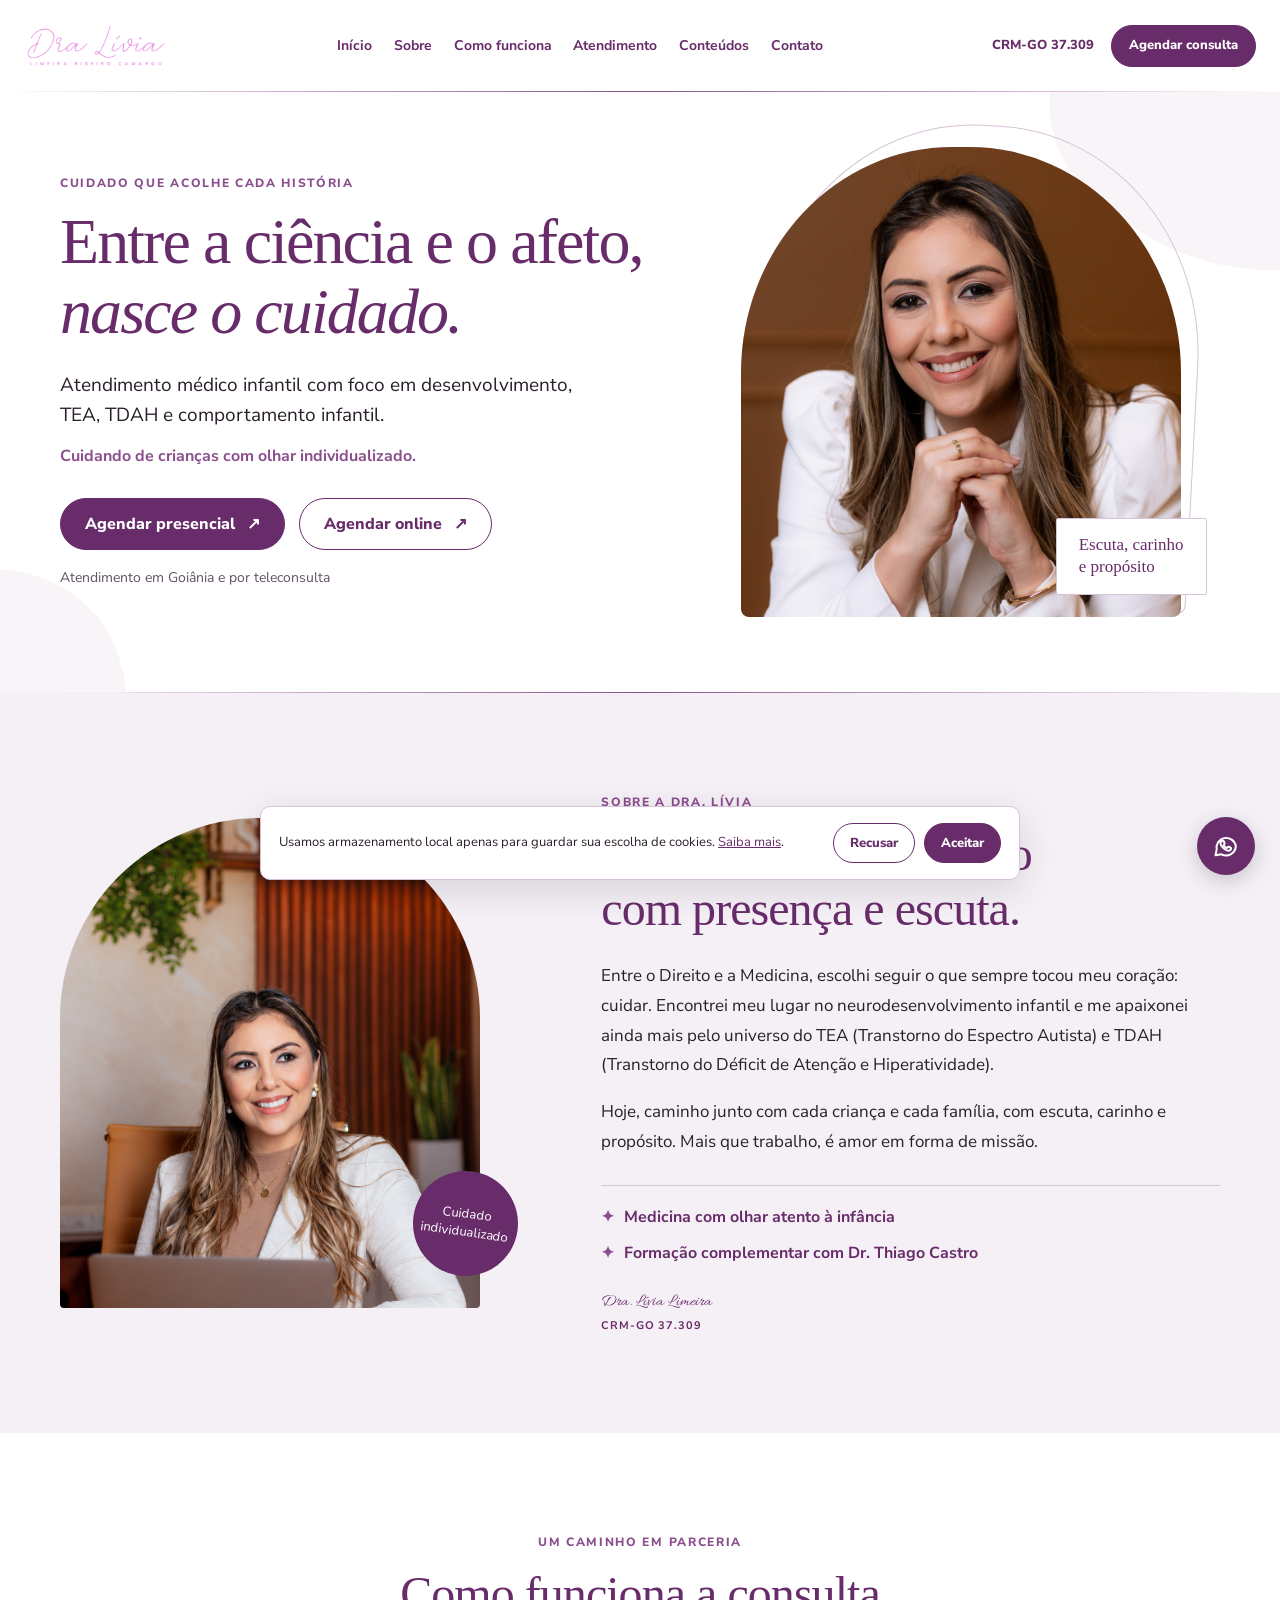
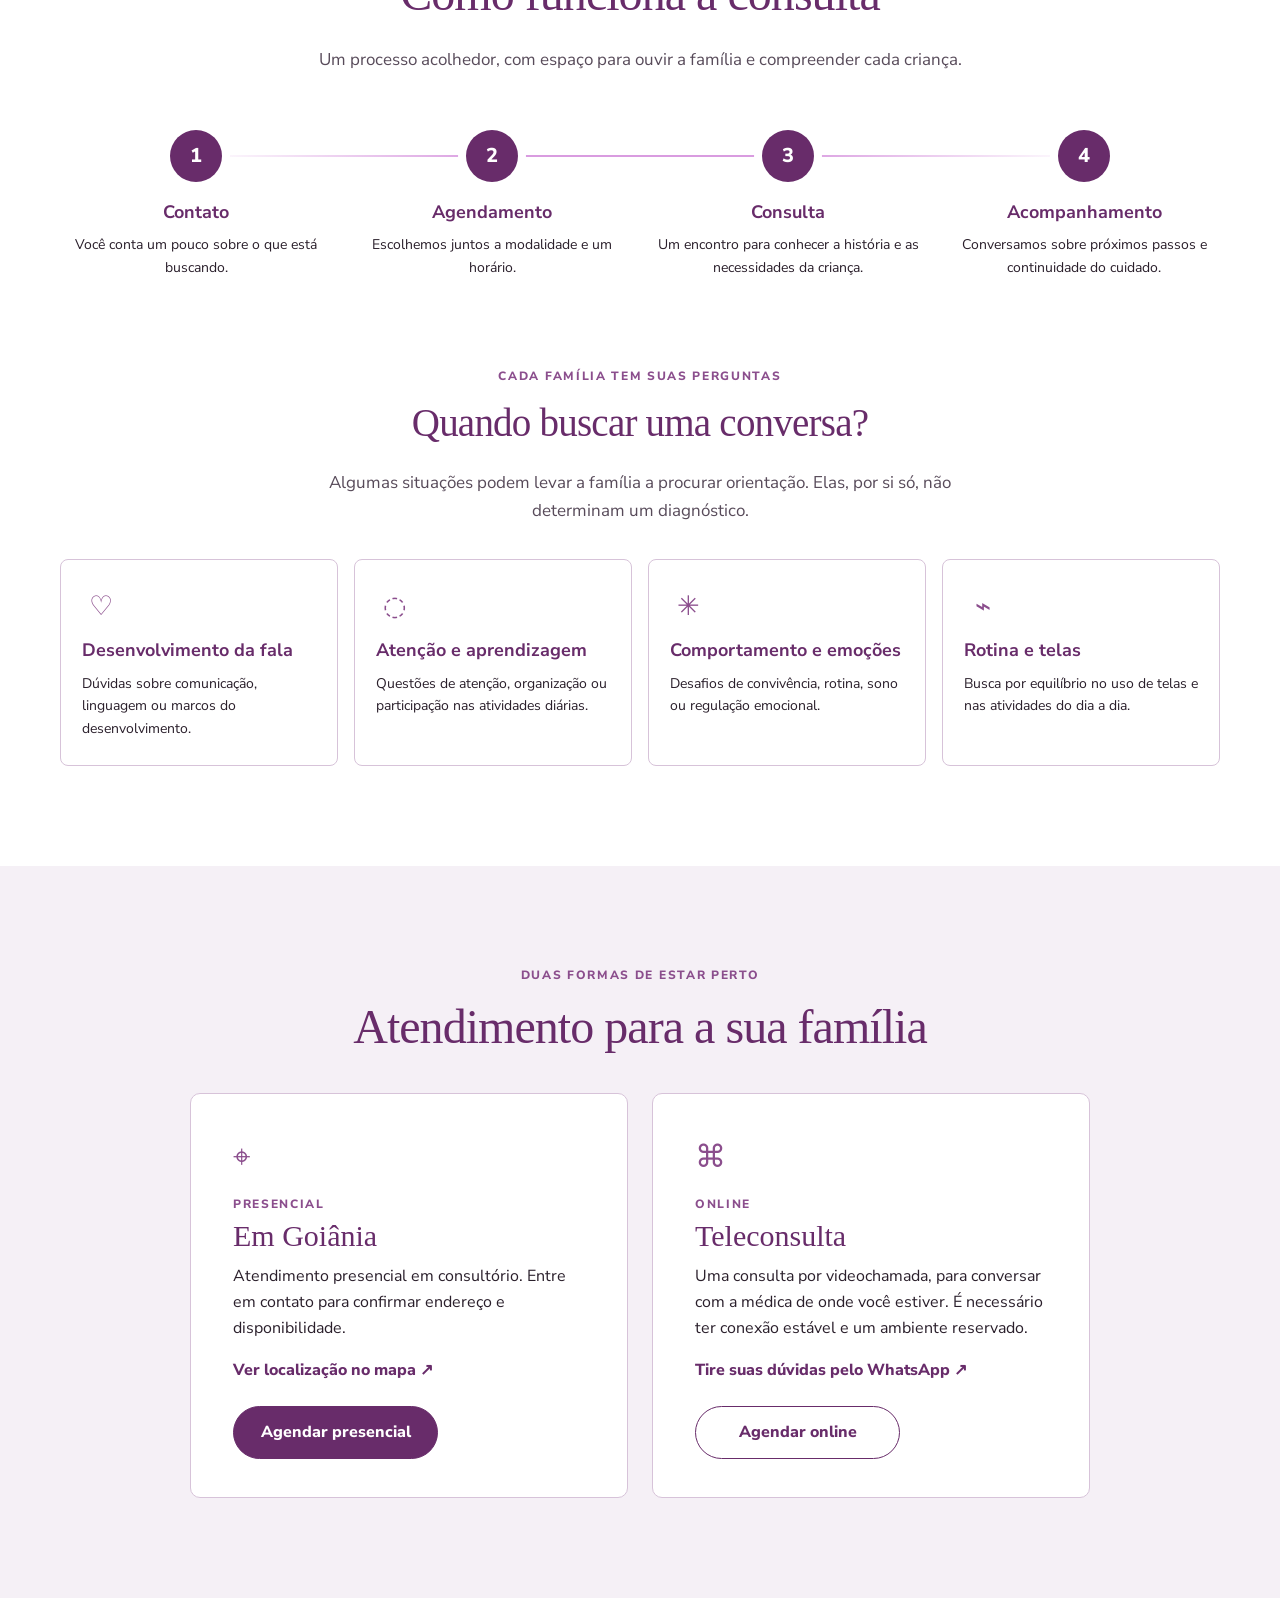
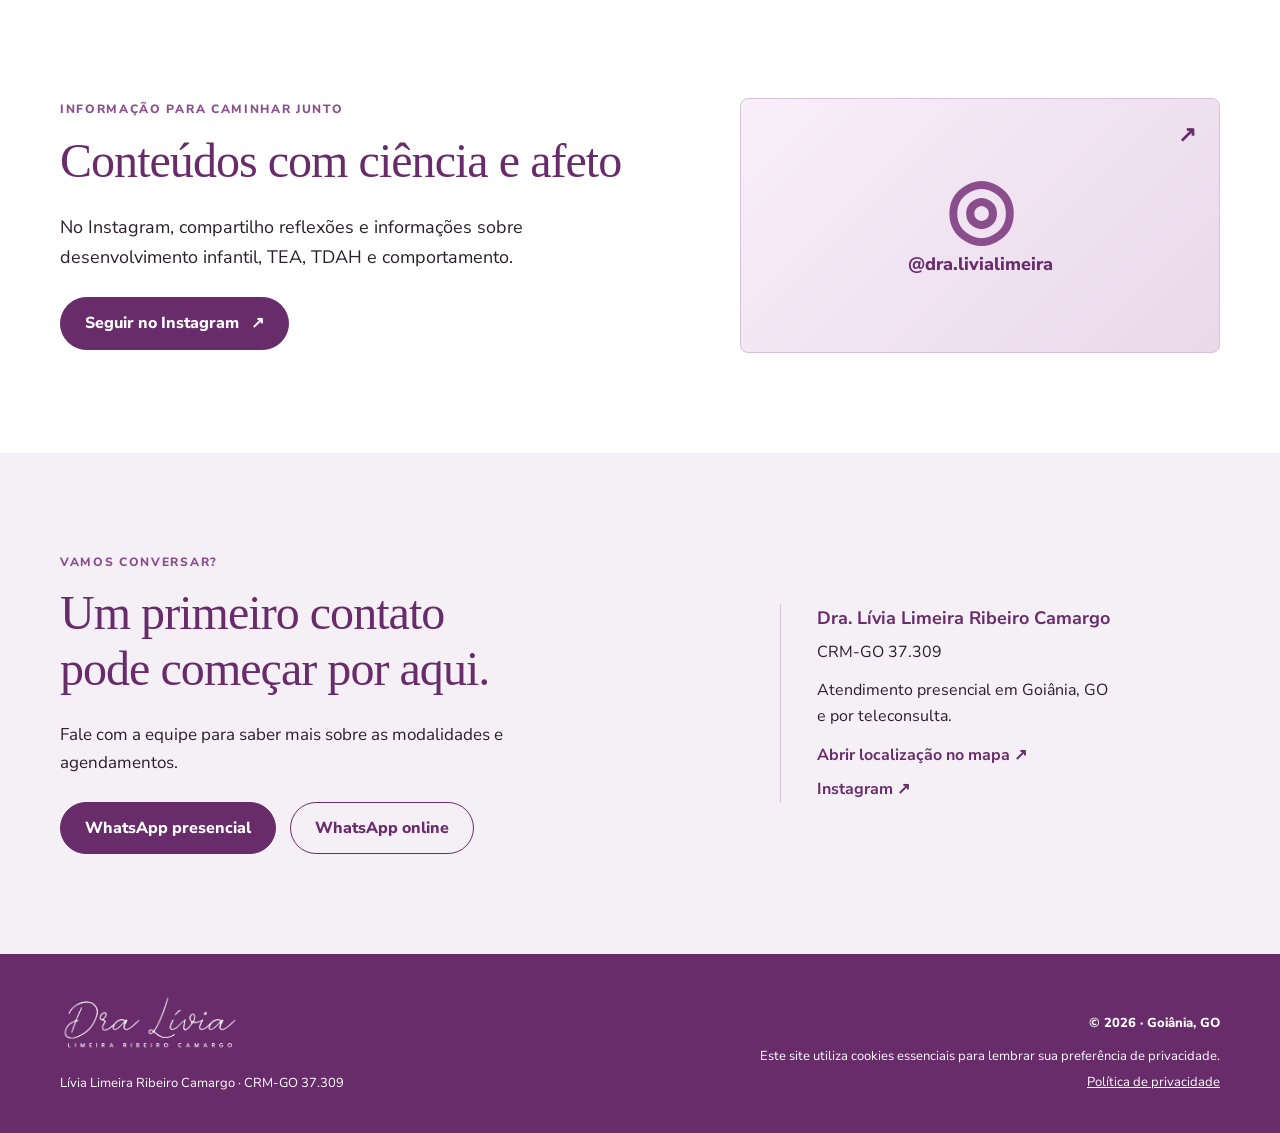
==== index.html @ c057d306 "Initial Commit" ====
<!doctype html>
<html lang="pt-BR">
<head>
  <meta charset="utf-8">
  <meta name="viewport" content="width=device-width, initial-scale=1">
  <meta name="theme-color" content="#682C6A">
  <title>Dra. Lívia Limeira | Médica – Desenvolvimento Infantil, TEA e TDAH | Goiânia</title>
  <meta name="description" content="Atendimento médico infantil com foco em desenvolvimento, TEA, TDAH e comportamento. Presencial em Goiânia e por teleconsulta.">
  <meta property="og:type" content="website">
  <meta property="og:title" content="Dra. Lívia Limeira | Desenvolvimento Infantil">
  <meta property="og:description" content="Entre a ciência e o afeto, nasce o cuidado. Atendimento presencial em Goiânia e online.">
  <meta property="og:image" content="https://dralivialimeira.com.br/assets/site_foto_perfil.png">
  <meta property="og:url" content="https://dralivialimeira.com.br/">
  <link rel="icon" type="image/svg+xml" href="assets/favicon.svg">
  <link rel="preconnect" href="https://fonts.googleapis.com">
  <link rel="preconnect" href="https://fonts.gstatic.com" crossorigin>
  <link href="https://fonts.googleapis.com/css2?family=Allura&family=Nunito+Sans:wght@400;500;600;700;800&display=swap" rel="stylesheet">
  <link rel="stylesheet" href="styles.css">
  <script type="application/ld+json">
  {"@context":"https://schema.org","@type":"Physician","name":"Lívia Limeira Ribeiro Camargo","identifier":"CRM-GO 37.309","address":{"@type":"PostalAddress","addressLocality":"Goiânia","addressRegion":"GO","addressCountry":"BR"},"telephone":"+55 62 99204-0000","sameAs":["https://www.instagram.com/dra.livialimeira/"]}
  </script>
</head>
<body>
  <a class="skip-link" href="#conteudo">Pular para o conteúdo</a>
  <header class="site-header">
    <div class="header-inner">
      <a class="brand" href="#inicio" aria-label="Dra. Lívia Limeira, início"><img src="assets/site_logo.png" alt="Dra. Lívia Limeira Ribeiro Camargo"></a>
      <nav class="main-nav" aria-label="Navegação principal">
        <a href="#inicio">Início</a><a href="#sobre">Sobre</a><a href="#como-funciona">Como funciona</a><a href="#atendimento">Atendimento</a><a href="#conteudos">Conteúdos</a><a href="#contato">Contato</a>
      </nav>
      <div class="header-actions"><span class="crm">CRM-GO 37.309</span><a class="button button-small" href="#atendimento">Agendar consulta</a></div>
    </div>
  </header>

  <main id="conteudo">
    <section class="mobile-card" aria-label="Links principais">
      <div class="mobile-photo"><img src="assets/site_foto_perfil.png" alt="Dra. Lívia Limeira"></div>
      <button class="share-button" type="button" aria-label="Compartilhar esta página" title="Compartilhar"><svg viewBox="0 0 24 24" aria-hidden="true"><path d="M12 16V3m0 0L7 8m5-5 5 5M5 13v7h14v-7"/></svg></button>
      <div class="mobile-intro"><img class="mobile-logo" src="assets/site_logo.png" alt="Dra. Lívia Limeira Ribeiro Camargo"><p class="mobile-crm">CRM-GO 37.309</p><p>Cuidando de crianças com olhar individualizado. Como posso te ajudar hoje?</p></div>
      <div class="mobile-links">
        <a class="button mobile-primary" data-whatsapp="presencial" href="https://wa.me/5562992585585?text=Ol%C3%A1!%20Gostaria%20de%20agendar%20uma%20consulta%20presencial%20com%20a%20Dra.%20L%C3%ADvia." target="_blank" rel="noopener">Agendar consulta presencial</a>
        <a class="button mobile-secondary" data-whatsapp="online" href="https://wa.me/5562992040000?text=Ol%C3%A1!%20Gostaria%20de%20agendar%20uma%20consulta%20online%20com%20a%20Dra.%20L%C3%ADvia." target="_blank" rel="noopener">Agendar consulta online</a>
        <a class="button mobile-secondary" href="https://www.instagram.com/dra.livialimeira/" target="_blank" rel="noopener">Instagram</a>
        <button class="button mobile-secondary mobile-modal-trigger" type="button" aria-haspopup="dialog">Como funciona a consulta</button>
        <a class="button mobile-secondary" href="https://maps.app.goo.gl/AR5w3i1jh9JKmHik7" target="_blank" rel="noopener">Localização</a>
      </div>
      <a class="instagram-mark" href="https://www.instagram.com/dra.livialimeira/" target="_blank" rel="noopener" aria-label="Instagram da Dra. Lívia"><svg viewBox="0 0 24 24" aria-hidden="true"><rect x="3" y="3" width="18" height="18" rx="5"/><circle cx="12" cy="12" r="4"/><circle class="dot" cx="18" cy="6" r="1"/></svg></a>
      <p class="mobile-foot">Lívia Limeira Ribeiro Camargo · CRM-GO 37.309<br>© 2026</p>
    </section>

    <section class="hero desktop-section" id="inicio">
      <div class="hero-inner wrap">
        <div class="hero-copy"><p class="eyebrow">Cuidado que acolhe cada história</p><h1>Entre a ciência e o afeto,<br><em>nasce o cuidado.</em></h1><p class="hero-lead">Atendimento médico infantil com foco em desenvolvimento, TEA, TDAH e comportamento infantil.</p><p class="hero-note">Cuidando de crianças com olhar individualizado.</p><div class="button-row"><a class="button" data-whatsapp="presencial" href="https://wa.me/5562992585585?text=Ol%C3%A1!%20Gostaria%20de%20agendar%20uma%20consulta%20presencial%20com%20a%20Dra.%20L%C3%ADvia." target="_blank" rel="noopener">Agendar presencial <span aria-hidden="true">↗</span></a><a class="button button-outline" data-whatsapp="online" href="https://wa.me/5562992040000?text=Ol%C3%A1!%20Gostaria%20de%20agendar%20uma%20consulta%20online%20com%20a%20Dra.%20L%C3%ADvia." target="_blank" rel="noopener">Agendar online <span aria-hidden="true">↗</span></a></div><p class="hero-location">Atendimento em Goiânia e por teleconsulta</p></div>
        <div class="hero-portrait"><span class="portrait-orbit"></span><img src="assets/site_foto_perfil.png" alt="Dra. Lívia Limeira, médica" fetchpriority="high"><span class="portrait-caption">Escuta, carinho<br>e propósito</span></div>
      </div>
      <div class="hero-divider" aria-hidden="true"></div>
    </section>

    <section class="about section-pad" id="sobre"><div class="wrap about-grid"><div class="about-image"><img src="assets/site_foto_consultorio.png" alt="Ambiente de atendimento da Dra. Lívia" loading="lazy"><span class="image-stamp">Cuidado<br>individualizado</span></div><div class="about-copy"><p class="eyebrow">Sobre a Dra. Lívia</p><h2>Um cuidado construído<br>com presença e escuta.</h2><p>Entre o Direito e a Medicina, escolhi seguir o que sempre tocou meu coração: cuidar. Encontrei meu lugar no neurodesenvolvimento infantil e me apaixonei ainda mais pelo universo do TEA (Transtorno do Espectro Autista) e TDAH (Transtorno do Déficit de Atenção e Hiperatividade).</p><p>Hoje, caminho junto com cada criança e cada família, com escuta, carinho e propósito. Mais que trabalho, é amor em forma de missão.</p><div class="credentials"><span>Medicina com olhar atento à infância</span><span>Formação complementar com Dr. Thiago Castro</span></div><p class="about-sign">Dra. Lívia Limeira <small>CRM-GO 37.309</small></p></div></div></section>

    <section class="process section-pad" id="como-funciona"><div class="wrap"><div class="section-heading"><p class="eyebrow">Um caminho em parceria</p><h2>Como funciona a consulta</h2><p>Um processo acolhedor, com espaço para ouvir a família e compreender cada criança.</p></div><ol class="steps"><li><span>1</span><h3>Contato</h3><p>Você conta um pouco sobre o que está buscando.</p></li><li><span>2</span><h3>Agendamento</h3><p>Escolhemos juntos a modalidade e um horário.</p></li><li><span>3</span><h3>Consulta</h3><p>Um encontro para conhecer a história e as necessidades da criança.</p></li><li><span>4</span><h3>Acompanhamento</h3><p>Conversamos sobre próximos passos e continuidade do cuidado.</p></li></ol>
      <div class="signals-heading"><p class="eyebrow">Cada família tem suas perguntas</p><h2>Quando buscar uma conversa?</h2><p>Algumas situações podem levar a família a procurar orientação. Elas, por si só, não determinam um diagnóstico.</p></div>
      <div class="signal-grid"><article class="signal-card"><span class="line-icon" aria-hidden="true">♡</span><h3>Desenvolvimento da fala</h3><p>Dúvidas sobre comunicação, linguagem ou marcos do desenvolvimento.</p></article><article class="signal-card"><span class="line-icon" aria-hidden="true">◌</span><h3>Atenção e aprendizagem</h3><p>Questões de atenção, organização ou participação nas atividades diárias.</p></article><article class="signal-card"><span class="line-icon" aria-hidden="true">✳</span><h3>Comportamento e emoções</h3><p>Desafios de convivência, rotina, sono ou regulação emocional.</p></article><article class="signal-card"><span class="line-icon" aria-hidden="true">⌁</span><h3>Rotina e telas</h3><p>Busca por equilíbrio no uso de telas e nas atividades do dia a dia.</p></article></div>
    </div></section>

    <section class="care section-pad" id="atendimento"><div class="wrap"><div class="section-heading"><p class="eyebrow">Duas formas de estar perto</p><h2>Atendimento para a sua família</h2></div><div class="care-grid"><article class="care-card"><div class="care-icon" aria-hidden="true">⌖</div><p class="eyebrow">Presencial</p><h3>Em Goiânia</h3><p>Atendimento presencial em consultório. Entre em contato para confirmar endereço e disponibilidade.</p><a class="text-link" href="https://maps.app.goo.gl/AR5w3i1jh9JKmHik7" target="_blank" rel="noopener">Ver localização no mapa <span aria-hidden="true">↗</span></a><a class="button" data-whatsapp="presencial" href="https://wa.me/5562992585585?text=Ol%C3%A1!%20Gostaria%20de%20agendar%20uma%20consulta%20presencial%20com%20a%20Dra.%20L%C3%ADvia." target="_blank" rel="noopener">Agendar presencial</a></article><article class="care-card"><div class="care-icon" aria-hidden="true">⌘</div><p class="eyebrow">Online</p><h3>Teleconsulta</h3><p>Uma consulta por videochamada, para conversar com a médica de onde você estiver. É necessário ter conexão estável e um ambiente reservado.</p><a class="text-link" href="https://wa.me/5562992040000?text=Ol%C3%A1!%20Gostaria%20de%20agendar%20uma%20consulta%20online%20com%20a%20Dra.%20L%C3%ADvia." target="_blank" rel="noopener">Tire suas dúvidas pelo WhatsApp <span aria-hidden="true">↗</span></a><a class="button button-outline" data-whatsapp="online" href="https://wa.me/5562992040000?text=Ol%C3%A1!%20Gostaria%20de%20agendar%20uma%20consulta%20online%20com%20a%20Dra.%20L%C3%ADvia." target="_blank" rel="noopener">Agendar online</a></article></div></div></section>

    <section class="content-section section-pad" id="conteudos"><div class="wrap content-grid"><div><p class="eyebrow">Informação para caminhar junto</p><h2>Conteúdos com ciência e afeto</h2><p>No Instagram, compartilho reflexões e informações sobre desenvolvimento infantil, TEA, TDAH e comportamento.</p><a class="button" href="https://www.instagram.com/dra.livialimeira/" target="_blank" rel="noopener">Seguir no Instagram <span aria-hidden="true">↗</span></a></div><a class="instagram-feature" href="https://www.instagram.com/dra.livialimeira/" target="_blank" rel="noopener"><span class="ig-large" aria-hidden="true">◎</span><span>@dra.livialimeira</span><span class="feature-arrow" aria-hidden="true">↗</span></a></div></section>

    <section class="contact section-pad" id="contato"><div class="wrap contact-grid"><div><p class="eyebrow">Vamos conversar?</p><h2>Um primeiro contato<br>pode começar por aqui.</h2><p>Fale com a equipe para saber mais sobre as modalidades e agendamentos.</p><div class="button-row"><a class="button" data-whatsapp="presencial" href="https://wa.me/5562992585585?text=Ol%C3%A1!%20Gostaria%20de%20agendar%20uma%20consulta%20presencial%20com%20a%20Dra.%20L%C3%ADvia." target="_blank" rel="noopener">WhatsApp presencial</a><a class="button button-outline" data-whatsapp="online" href="https://wa.me/5562992040000?text=Ol%C3%A1!%20Gostaria%20de%20agendar%20uma%20consulta%20online%20com%20a%20Dra.%20L%C3%ADvia." target="_blank" rel="noopener">WhatsApp online</a></div></div><div class="contact-details"><h3>Dra. Lívia Limeira Ribeiro Camargo</h3><p>CRM-GO 37.309</p><p>Atendimento presencial em Goiânia, GO<br>e por teleconsulta.</p><a href="https://maps.app.goo.gl/AR5w3i1jh9JKmHik7" target="_blank" rel="noopener">Abrir localização no mapa ↗</a><a href="https://www.instagram.com/dra.livialimeira/" target="_blank" rel="noopener">Instagram ↗</a></div></div></section>
  </main>

  <footer class="site-footer"><div class="wrap footer-inner"><div><img class="footer-logo" src="assets/site_logo.png" alt="Dra. Lívia Limeira Ribeiro Camargo"><p>Lívia Limeira Ribeiro Camargo · CRM-GO 37.309</p></div><div class="footer-meta"><p>© 2026 · Goiânia, GO</p><p>Este site utiliza cookies essenciais para lembrar sua preferência de privacidade.</p><a href="privacidade.html">Política de privacidade</a></div></div></footer>
  <a class="floating-whatsapp" data-whatsapp="online" href="https://wa.me/5562992040000?text=Ol%C3%A1!%20Gostaria%20de%20agendar%20uma%20consulta%20online%20com%20a%20Dra.%20L%C3%ADvia." target="_blank" rel="noopener" aria-label="Agendar consulta online pelo WhatsApp"><svg viewBox="0 0 24 24" aria-hidden="true"><path d="M20.4 11.8a8.3 8.3 0 0 1-12.3 7.3L3 20l1-4.9a8.3 8.3 0 1 1 16.4-3.3Z"/><path d="M8.2 8.1c.3-.7.6-.7 1-.7h.4c.2 0 .4.1.5.4l.7 1.7c.1.3.1.5-.1.7l-.5.6c-.2.2-.2.4 0 .7.5.9 1.2 1.6 2.1 2.1.3.2.5.2.7 0l.7-.8c.2-.2.4-.3.7-.2l1.6.8c.3.1.4.3.4.5 0 .4-.2 1.1-.7 1.5-.5.5-1.2.7-2 .6-1-.1-2.5-.8-4-2.2-1.6-1.5-2.4-3.2-2.5-4.2-.1-.7.1-1.3.5-1.8Z"/></svg></a>
  <aside class="cookie-banner" aria-label="Preferências de cookies" hidden><p>Usamos armazenamento local apenas para guardar sua escolha de cookies. <a href="privacidade.html">Saiba mais</a>.</p><div><button type="button" data-cookie-choice="rejected">Recusar</button><button type="button" data-cookie-choice="accepted">Aceitar</button></div></aside>
  <dialog class="consult-dialog" aria-labelledby="consult-dialog-title"><button class="dialog-close" type="button" aria-label="Fechar">×</button><p class="eyebrow">Um caminho em parceria</p><h2 id="consult-dialog-title">Como funciona a consulta</h2><p>O primeiro contato ajuda a entender o que sua família procura e a escolher a modalidade e o horário. Na consulta, conversamos sobre a história e as necessidades da criança. Depois, alinhamos os próximos passos do cuidado.</p><a class="button" data-whatsapp="online" href="https://wa.me/5562992040000?text=Ol%C3%A1!%20Gostaria%20de%20agendar%20uma%20consulta%20online%20com%20a%20Dra.%20L%C3%ADvia." target="_blank" rel="noopener">Conversar sobre agendamento</a></dialog>
  <div class="toast" role="status" aria-live="polite"></div>
  <script src="script.js" defer></script>
</body>
</html>
---- styles.css ----
:root{--ameixa:#682C6A;--roxo:#8B4E8D;--orquidea:#D99CE0;--lilas:#D7C3D9;--lavanda:#F5F0F6;--texto:#2A1F2B;--branco:#fff;--serif:Georgia,'Times New Roman',serif;--sans:'Nunito Sans',Arial,sans-serif}*{box-sizing:border-box}html{scroll-behavior:smooth;scroll-padding-top:100px}body{margin:0;color:var(--texto);font-family:var(--sans);font-size:16px;line-height:1.65;background:var(--branco)}a{color:var(--ameixa)}a:focus-visible,button:focus-visible{outline:3px solid var(--roxo);outline-offset:4px}.skip-link{position:fixed;top:-5rem;left:1rem;z-index:100;background:#fff;padding:.7rem 1rem}.skip-link:focus{top:1rem}.wrap{width:min(1160px,calc(100% - 56px));margin:auto}.site-header{height:92px;position:sticky;top:0;z-index:30;background:#ffffffed;backdrop-filter:blur(12px)}.site-header:after,.hero-divider{content:"";height:1px;display:block;background:linear-gradient(90deg,transparent,var(--roxo),transparent)}.header-inner{height:91px;width:min(1320px,calc(100% - 48px));margin:auto;display:flex;align-items:center;justify-content:space-between;gap:24px}.brand{width:144px;display:block;line-height:0}.brand img{width:100%;height:auto}.main-nav{display:flex;align-items:center;gap:clamp(12px,1.7vw,27px)}.main-nav a{text-decoration:none;color:var(--ameixa);font-size:14px;font-weight:700}.main-nav a:hover,.text-link:hover{color:var(--roxo)}.header-actions{display:flex;align-items:center;gap:17px;white-space:nowrap}.crm{color:var(--ameixa);font-size:13px;font-weight:800}.button{min-height:52px;border:1px solid var(--ameixa);border-radius:999px;background:var(--ameixa);color:#fff;text-decoration:none;font-weight:800;padding:12px 24px;display:inline-flex;align-items:center;justify-content:center;gap:12px;transition:background .2s,color .2s,border-color .2s}.button:hover,.button:focus-visible{background:var(--roxo);border-color:var(--roxo);color:#fff}.button-small{min-height:42px;padding:8px 17px;font-size:13px}.button-outline{background:transparent;color:var(--ameixa)}.button-outline:hover{color:#fff}.button-row{display:flex;gap:14px;flex-wrap:wrap}.desktop-section{display:block}.hero{background:var(--branco);position:relative;overflow:hidden}.hero:before,.hero:after{content:"";position:absolute;width:380px;height:320px;background:var(--lavanda);border-radius:55% 45% 62% 38%;opacity:.7;z-index:0}.hero:before{right:-160px;top:-140px;transform:rotate(32deg)}.hero:after{left:-240px;bottom:-210px;transform:rotate(-24deg)}.hero-inner{min-height:600px;display:grid;grid-template-columns:1.07fr .93fr;align-items:center;gap:44px;padding-top:44px;padding-bottom:65px;position:relative;z-index:1}.eyebrow{text-transform:uppercase;color:var(--roxo);font-weight:800;letter-spacing:.14em;font-size:12px;margin:0 0 13px}.hero h1{font-family:var(--serif);font-weight:400;font-size:clamp(42px,5vw,66px);line-height:1.1;color:var(--ameixa);margin:0 0 24px;letter-spacing:-.03em}.hero h1 em{font-style:italic}.hero-lead{max-width:540px;font-size:19px;line-height:1.55;margin:0 0 13px}.hero-note{color:var(--roxo);font-weight:700;margin:0 0 28px}.hero-location{font-size:14px;margin:16px 0 0;color:#635265}.hero-portrait{height:470px;max-width:440px;width:100%;justify-self:center;position:relative}.hero-portrait img{height:100%;width:100%;object-fit:cover;object-position:center 25%;border-radius:48% 48% 8px 8px;position:relative;z-index:1}.portrait-orbit{position:absolute;inset:-22px -17px 14px 18px;border:1px solid var(--lilas);border-radius:48% 48% 8px 8px;transform:rotate(3deg)}.portrait-caption{position:absolute;z-index:2;right:-26px;bottom:22px;background:#fff;color:var(--ameixa);border:1px solid var(--lilas);padding:15px 22px;border-radius:2px;font-family:var(--serif);font-size:17px;line-height:1.3}.section-pad{padding:100px 0;position:relative;overflow:hidden}.about{background:var(--lavanda)}.about-grid{display:grid;grid-template-columns:.83fr 1.17fr;align-items:center;gap:clamp(50px,8vw,110px)}.about-image{max-width:420px;height:490px;position:relative}.about-image img{width:100%;height:100%;object-fit:cover;object-position:center 40%;border-radius:200px 200px 4px 4px}.image-stamp{position:absolute;right:-38px;bottom:32px;border-radius:50%;width:105px;height:105px;background:var(--ameixa);color:#fff;display:grid;place-content:center;text-align:center;line-height:1.35;font-size:13px;transform:rotate(8deg)}h2{font-family:var(--serif);font-weight:400;font-size:clamp(34px,4vw,48px);line-height:1.16;color:var(--ameixa);margin:0 0 24px;letter-spacing:-.02em}.about-copy>p:not(.eyebrow){font-size:17px;line-height:1.75}.credentials{border-top:1px solid var(--lilas);margin-top:28px;padding-top:18px;display:grid;gap:10px;color:var(--ameixa);font-weight:700}.credentials span:before{content:"✦";color:var(--roxo);margin-right:10px}.about-sign{font-family:Allura,cursive;color:var(--ameixa);font-size:31px;margin:22px 0 0!important}.about-sign small{display:block;font:700 11px var(--sans);letter-spacing:.08em}.process{background:#fff}.section-heading{text-align:center;max-width:690px;margin:0 auto 56px}.section-heading>p:last-child,.signals-heading>p:last-child{font-size:17px;color:#584b5a}.steps{display:grid;grid-template-columns:repeat(4,1fr);gap:24px;margin:0 0 88px;padding:0;list-style:none;position:relative}.steps:before{content:"";position:absolute;left:12%;right:12%;top:25px;height:2px;background:linear-gradient(90deg,transparent,var(--orquidea),var(--orquidea),transparent)}.steps li{text-align:center;position:relative}.steps li>span{width:52px;height:52px;border-radius:50%;background:var(--ameixa);color:#fff;display:grid;place-items:center;font-size:20px;font-weight:800;margin:0 auto 16px;box-shadow:0 0 0 8px #fff}.steps h3,.signal-card h3,.care-card h3{color:var(--ameixa);margin:0 0 7px;font-size:18px}.steps p{font-size:14px;line-height:1.6;margin:0}.signals-heading{text-align:center;max-width:700px;margin:0 auto 34px}.signals-heading h2{font-size:39px}.signal-grid{display:grid;grid-template-columns:repeat(4,1fr);gap:16px}.signal-card{background:#fff;border:1px solid var(--lilas);border-radius:8px;padding:25px 21px;min-height:205px}.line-icon{width:37px;height:37px;display:grid;place-items:center;color:var(--roxo);font-size:27px;margin-bottom:14px}.signal-card p{font-size:14px;line-height:1.6;margin:0}.care{background:var(--lavanda)}.care .section-heading{margin-bottom:38px}.care-grid{display:grid;grid-template-columns:1fr 1fr;gap:24px;max-width:900px;margin:auto}.care-card{background:#fff;border:1px solid var(--lilas);border-radius:10px;padding:38px 42px;display:flex;flex-direction:column;align-items:flex-start;min-height:340px}.care-icon{font-size:31px;color:var(--roxo);margin-bottom:12px}.care-card .eyebrow{margin-bottom:4px}.care-card h3{font:400 30px var(--serif);margin:0 0 10px}.care-card p:not(.eyebrow){margin:0 0 15px}.text-link{font-weight:800;text-decoration:none;margin:0 0 23px}.care-card .button{margin-top:auto;min-width:205px}.content-section{background:#fff}.content-grid{display:grid;grid-template-columns:1fr .8fr;gap:80px;align-items:center}.content-grid>div>p:not(.eyebrow){font-size:18px;max-width:580px;margin-bottom:25px}.instagram-feature{min-height:255px;background:linear-gradient(135deg,#f8eff9,#ead8eb);border:1px solid var(--lilas);border-radius:8px;display:flex;align-items:center;justify-content:center;flex-direction:column;position:relative;color:var(--ameixa);text-decoration:none;font-weight:800;font-size:18px}.ig-large{font-size:80px;line-height:1;color:var(--roxo)}.feature-arrow{position:absolute;right:23px;top:18px;font-size:22px}.contact{background:var(--lavanda)}.contact-grid{display:grid;grid-template-columns:1.2fr .8fr;gap:60px;align-items:center}.contact-grid>div:first-child>p:not(.eyebrow){font-size:17px;max-width:500px;margin-bottom:25px}.contact-details{border-left:1px solid var(--lilas);padding-left:36px}.contact-details h3{color:var(--ameixa);font-size:18px;margin:0 0 5px}.contact-details p{margin:0 0 12px}.contact-details a{display:block;margin-top:8px;font-weight:700;text-decoration:none}.site-footer{background:var(--ameixa);color:#fff;padding:39px 0}.footer-inner{display:flex;justify-content:space-between;gap:40px;align-items:flex-end}.footer-logo{width:180px;filter:brightness(0) invert(1);opacity:.95}.footer-inner p{font-size:13px;margin:12px 0 0}.footer-meta{text-align:right}.footer-meta p:first-child{font-weight:800}.footer-meta a{color:#fff;font-size:13px}.floating-whatsapp{display:grid;place-items:center;position:fixed;right:25px;bottom:25px;z-index:25;width:58px;height:58px;border-radius:50%;background:var(--ameixa);box-shadow:0 6px 20px #2a1f2b36}.floating-whatsapp:hover{background:var(--roxo)}.floating-whatsapp svg{width:28px;height:28px;fill:none;stroke:#fff;stroke-width:1.7;stroke-linecap:round;stroke-linejoin:round}.mobile-card{display:none}.cookie-banner{position:fixed;z-index:50;left:50%;bottom:20px;transform:translateX(-50%);width:min(760px,calc(100% - 32px));background:#fff;border:1px solid var(--lilas);box-shadow:0 10px 36px #2a1f2b24;border-radius:10px;padding:16px 18px;display:flex;align-items:center;justify-content:space-between;gap:16px}.cookie-banner[hidden]{display:none}.cookie-banner p{font-size:13px;line-height:1.5;margin:0}.cookie-banner div{display:flex;gap:9px;flex-shrink:0}.cookie-banner button{min-height:40px;padding:7px 16px;border:1px solid var(--ameixa);border-radius:999px;background:#fff;color:var(--ameixa);font:800 13px var(--sans);cursor:pointer}.cookie-banner button:last-child{background:var(--ameixa);color:#fff}.cookie-banner button:hover{background:var(--roxo);color:#fff;border-color:var(--roxo)}.toast{position:fixed;z-index:60;bottom:20px;left:50%;transform:translate(-50%,20px);opacity:0;pointer-events:none;background:var(--ameixa);color:#fff;padding:10px 18px;border-radius:50px;transition:.2s}.toast.show{opacity:1;transform:translate(-50%,0)}
@media(max-width:1050px) and (min-width:769px){.header-inner{width:calc(100% - 32px);gap:14px}.brand{width:118px}.main-nav{gap:12px}.main-nav a{font-size:12px}.crm{font-size:11px}.button-small{padding:8px 12px}.hero-inner{gap:20px}.signal-grid{grid-template-columns:repeat(2,1fr)}}
@media(max-width:768px){html{scroll-padding-top:20px}body{background:var(--lavanda);min-height:100vh}.site-header,.desktop-section,.site-footer,.floating-whatsapp{display:none}.mobile-card{display:block;max-width:520px;min-height:100vh;margin:0 auto;padding:0 22px 20px;position:relative;background:var(--lavanda);overflow:hidden}.mobile-card:before,.mobile-card:after{content:"";position:fixed;z-index:0;pointer-events:none;width:220px;height:250px;border-radius:52% 48% 67% 33%;background:var(--lilas);opacity:.2}.mobile-card:before{top:-150px;left:-100px;transform:rotate(37deg)}.mobile-card:after{bottom:-150px;right:-120px;transform:rotate(-22deg)}.mobile-photo{height:clamp(230px,37vh,340px);margin:0 -22px;position:relative;z-index:1;overflow:hidden;background:var(--lavanda)}.mobile-photo:after{content:"";position:absolute;inset:55% 0 0;background:linear-gradient(0deg,var(--lavanda),transparent)}.mobile-photo img{width:100%;height:100%;object-fit:cover;object-position:center 26%}.share-button{position:absolute;z-index:4;right:22px;top:16px;border:1px solid #fff9;background:#ffffffdf;width:42px;height:42px;border-radius:50%;display:grid;place-items:center;color:var(--ameixa);cursor:pointer}.share-button svg{width:20px;height:20px;fill:none;stroke:currentColor;stroke-width:1.7;stroke-linecap:round;stroke-linejoin:round}.mobile-intro{text-align:center;position:relative;z-index:2;margin-top:-8px}.mobile-logo{width:190px;height:62px;object-fit:contain}.mobile-crm{font-weight:800;color:var(--ameixa);margin:0 0 12px;font-size:13px}.mobile-intro>p:last-child{font-size:16px;line-height:1.5;max-width:360px;margin:0 auto 20px}.mobile-links{position:relative;z-index:2;display:grid;gap:12px}.mobile-links .button{min-height:56px;width:100%;border-radius:12px;padding:12px 15px}.mobile-secondary{background:#fff;color:var(--ameixa)}.mobile-links .button:hover,.mobile-links .button:active{background:var(--roxo);color:#fff;border-color:var(--roxo)}.instagram-mark{position:relative;z-index:2;display:grid;place-items:center;margin:17px auto 10px;width:28px;height:28px;color:var(--roxo)}.instagram-mark svg{height:24px;width:24px;fill:none;stroke:currentColor;stroke-width:1.8}.instagram-mark .dot{fill:currentColor;stroke:none}.mobile-foot{position:relative;z-index:2;text-align:center;color:var(--ameixa);font-size:11px;line-height:1.6;margin:8px 0 0}.cookie-banner{bottom:12px;align-items:stretch;flex-direction:column;padding:14px}.cookie-banner div{width:100%}.cookie-banner button{flex:1}.toast{bottom:12px;z-index:70}}
@media(max-width:380px){.mobile-card{padding-left:16px;padding-right:16px}.mobile-photo{margin-left:-16px;margin-right:-16px}.mobile-links{gap:10px}.mobile-links .button{font-size:14px}.mobile-logo{width:170px}}
@media(prefers-reduced-motion:reduce){html{scroll-behavior:auto}*,*:before,*:after{transition:none!important}}

.consult-dialog{width:min(500px,calc(100% - 32px));border:1px solid var(--lilas);border-radius:14px;padding:36px;background:#fff;color:var(--texto);box-shadow:0 20px 70px #2a1f2b40}.consult-dialog::backdrop{background:#2a1f2b80}.consult-dialog h2{font-size:34px;margin-bottom:14px}.consult-dialog p:not(.eyebrow){margin:0 0 22px;line-height:1.75}.dialog-close{position:absolute;right:14px;top:10px;border:0;background:transparent;color:var(--ameixa);font-size:30px;cursor:pointer}.mobile-modal-trigger{font-family:var(--sans);font-size:inherit;cursor:pointer}
@media(max-width:768px){.about,.process,.care,.content-section,.contact{display:none}.consult-dialog{padding:30px 24px}}
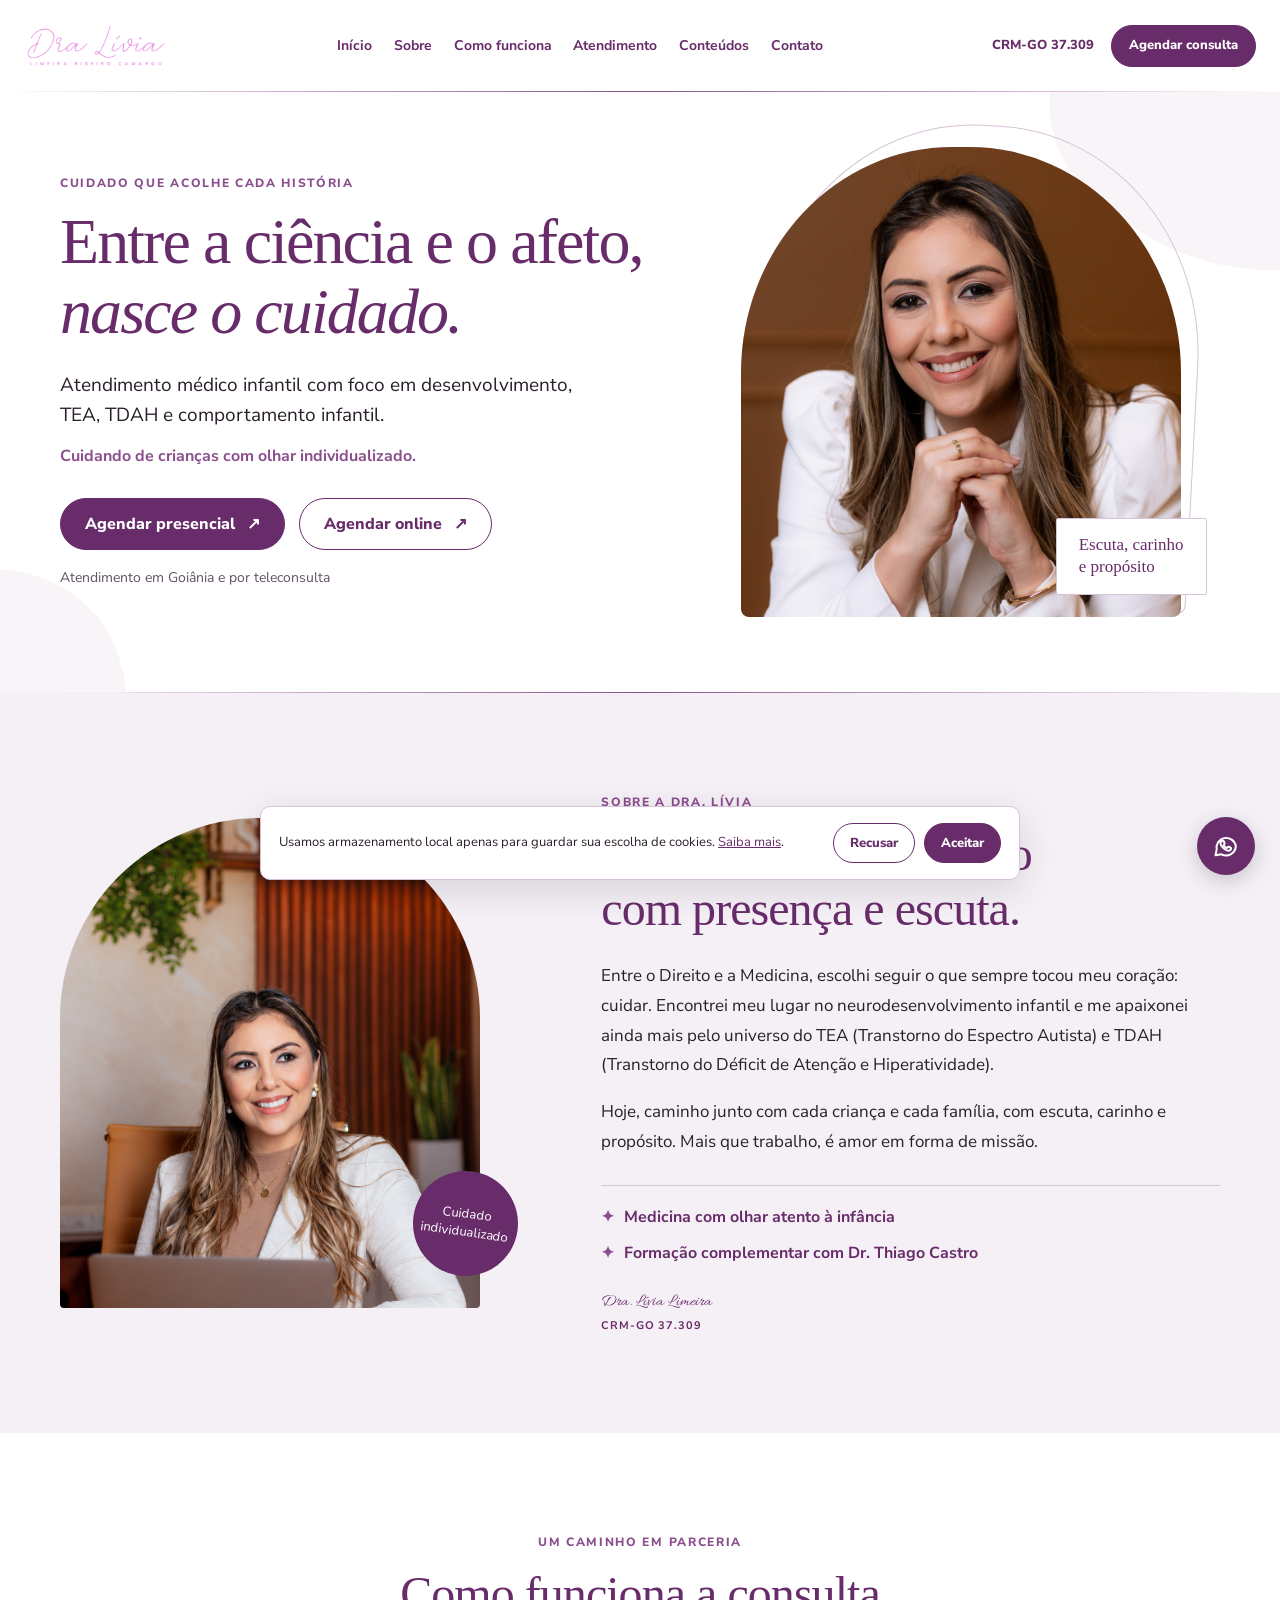
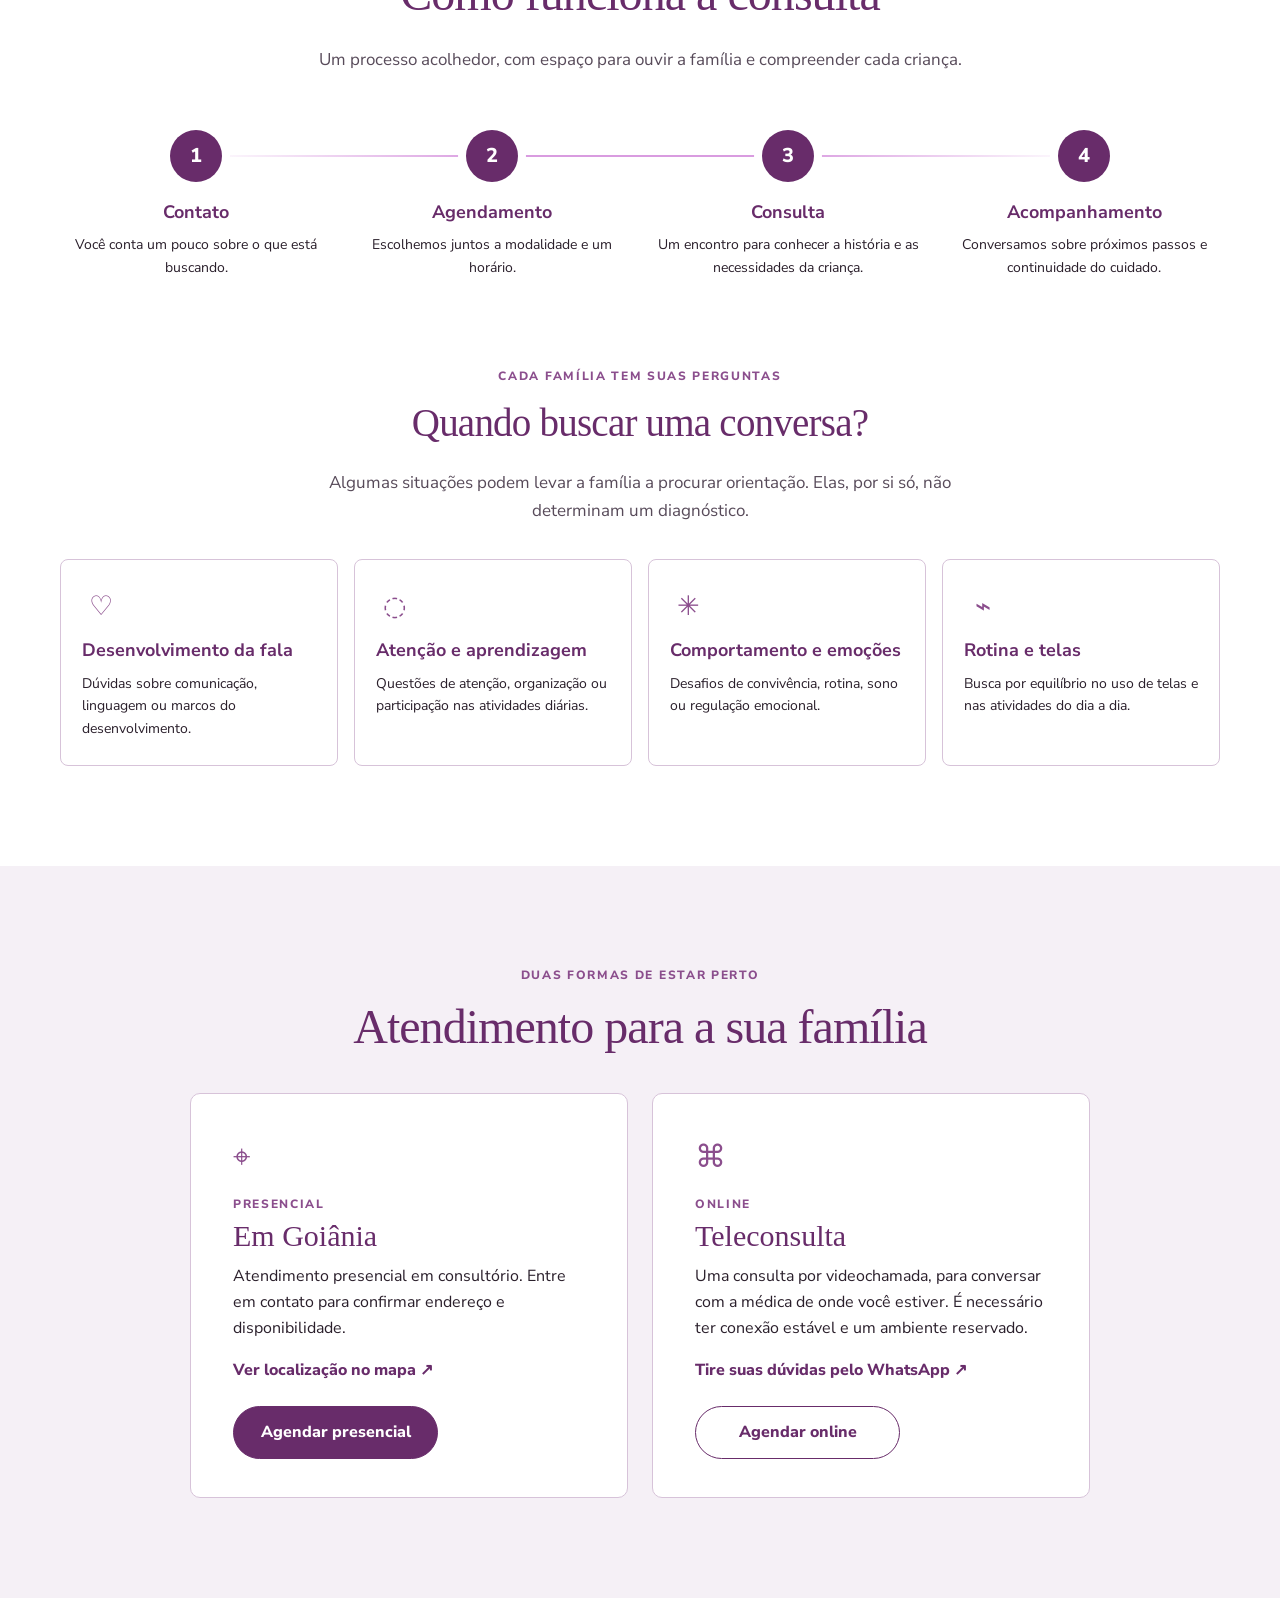
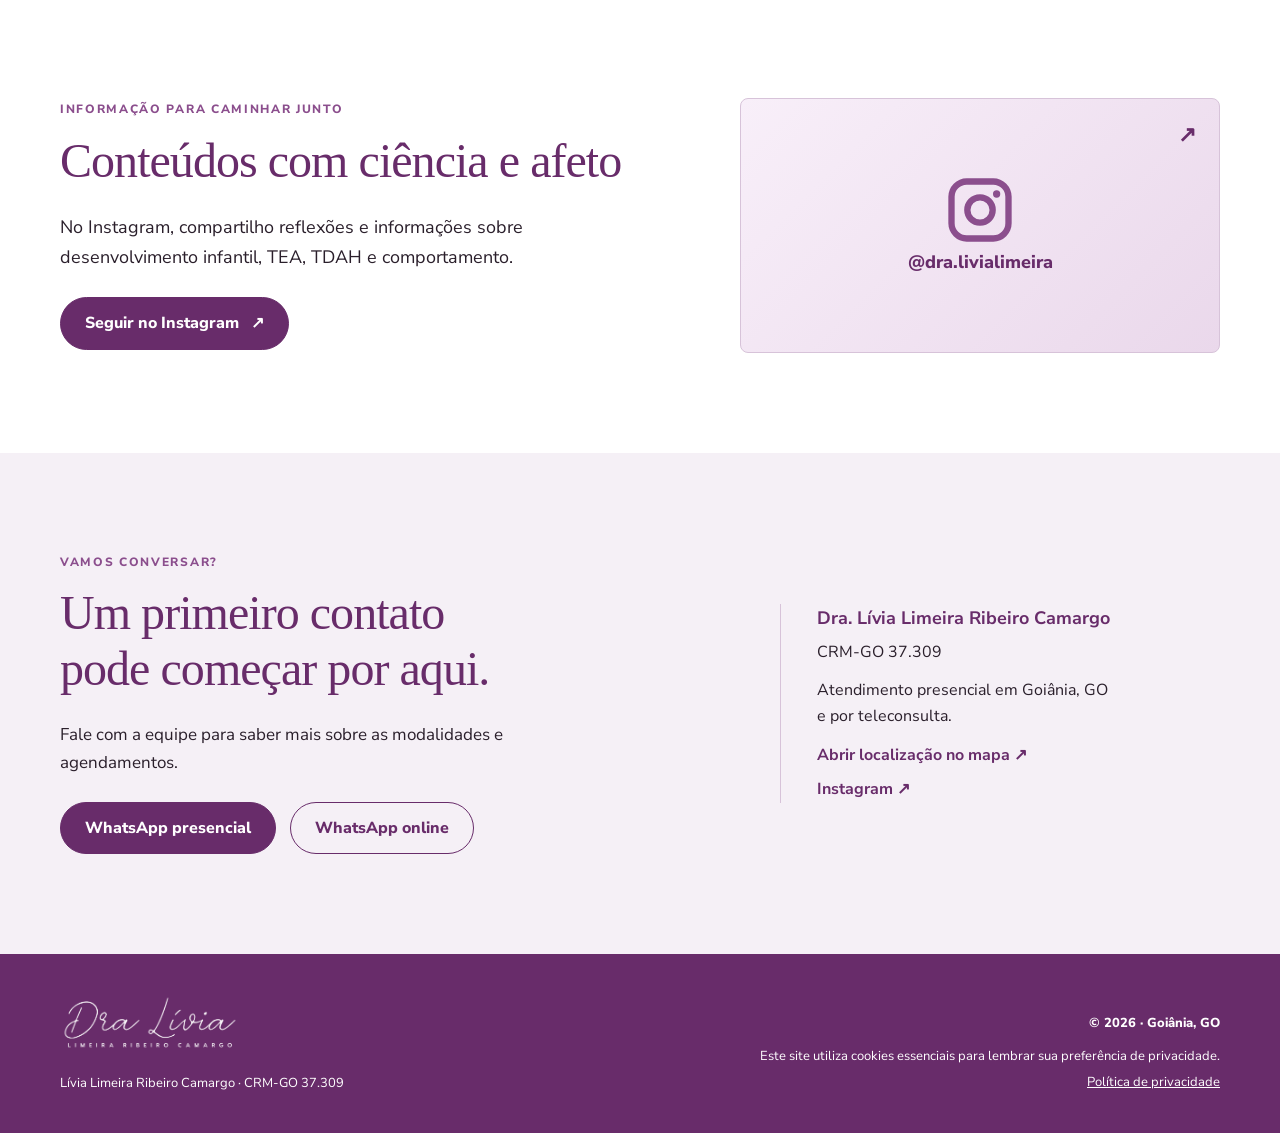
==== commit 641bb6a5: "nova versao" ====
--- a/index.html
+++ b/index.html
@@ -44,7 +44,7 @@
         <button class="button mobile-secondary mobile-modal-trigger" type="button" aria-haspopup="dialog">Como funciona a consulta</button>
         <a class="button mobile-secondary" href="https://maps.app.goo.gl/AR5w3i1jh9JKmHik7" target="_blank" rel="noopener">Localização</a>
       </div>
-      <a class="instagram-mark" href="https://www.instagram.com/dra.livialimeira/" target="_blank" rel="noopener" aria-label="Instagram da Dra. Lívia"><svg viewBox="0 0 24 24" aria-hidden="true"><rect x="3" y="3" width="18" height="18" rx="5"/><circle cx="12" cy="12" r="4"/><circle class="dot" cx="18" cy="6" r="1"/></svg></a>
+      <a class="instagram-mark" href="https://www.instagram.com/dra.livialimeira/" target="_blank" rel="noopener" aria-label="Instagram da Dra. Lívia"><svg viewBox="0 0 24 24" aria-hidden="true"><path fill="currentColor" fill-rule="evenodd" d="M7.8 2h8.4A5.8 5.8 0 0 1 22 7.8v8.4a5.8 5.8 0 0 1-5.8 5.8H7.8A5.8 5.8 0 0 1 2 16.2V7.8A5.8 5.8 0 0 1 7.8 2Zm0 2A3.8 3.8 0 0 0 4 7.8v8.4A3.8 3.8 0 0 0 7.8 20h8.4a3.8 3.8 0 0 0 3.8-3.8V7.8A3.8 3.8 0 0 0 16.2 4H7.8Zm4.2 3a5 5 0 1 1 0 10 5 5 0 0 1 0-10Zm0 2a3 3 0 1 0 0 6 3 3 0 0 0 0-6Zm5.25-3.2a1.15 1.15 0 1 1 0 2.3 1.15 1.15 0 0 1 0-2.3Z"/></svg></a>
       <p class="mobile-foot">Lívia Limeira Ribeiro Camargo · CRM-GO 37.309<br>© 2026</p>
     </section>
 
@@ -65,7 +65,7 @@
 
     <section class="care section-pad" id="atendimento"><div class="wrap"><div class="section-heading"><p class="eyebrow">Duas formas de estar perto</p><h2>Atendimento para a sua família</h2></div><div class="care-grid"><article class="care-card"><div class="care-icon" aria-hidden="true">⌖</div><p class="eyebrow">Presencial</p><h3>Em Goiânia</h3><p>Atendimento presencial em consultório. Entre em contato para confirmar endereço e disponibilidade.</p><a class="text-link" href="https://maps.app.goo.gl/AR5w3i1jh9JKmHik7" target="_blank" rel="noopener">Ver localização no mapa <span aria-hidden="true">↗</span></a><a class="button" data-whatsapp="presencial" href="https://wa.me/5562992585585?text=Ol%C3%A1!%20Gostaria%20de%20agendar%20uma%20consulta%20presencial%20com%20a%20Dra.%20L%C3%ADvia." target="_blank" rel="noopener">Agendar presencial</a></article><article class="care-card"><div class="care-icon" aria-hidden="true">⌘</div><p class="eyebrow">Online</p><h3>Teleconsulta</h3><p>Uma consulta por videochamada, para conversar com a médica de onde você estiver. É necessário ter conexão estável e um ambiente reservado.</p><a class="text-link" href="https://wa.me/5562992040000?text=Ol%C3%A1!%20Gostaria%20de%20agendar%20uma%20consulta%20online%20com%20a%20Dra.%20L%C3%ADvia." target="_blank" rel="noopener">Tire suas dúvidas pelo WhatsApp <span aria-hidden="true">↗</span></a><a class="button button-outline" data-whatsapp="online" href="https://wa.me/5562992040000?text=Ol%C3%A1!%20Gostaria%20de%20agendar%20uma%20consulta%20online%20com%20a%20Dra.%20L%C3%ADvia." target="_blank" rel="noopener">Agendar online</a></article></div></div></section>
 
-    <section class="content-section section-pad" id="conteudos"><div class="wrap content-grid"><div><p class="eyebrow">Informação para caminhar junto</p><h2>Conteúdos com ciência e afeto</h2><p>No Instagram, compartilho reflexões e informações sobre desenvolvimento infantil, TEA, TDAH e comportamento.</p><a class="button" href="https://www.instagram.com/dra.livialimeira/" target="_blank" rel="noopener">Seguir no Instagram <span aria-hidden="true">↗</span></a></div><a class="instagram-feature" href="https://www.instagram.com/dra.livialimeira/" target="_blank" rel="noopener"><span class="ig-large" aria-hidden="true">◎</span><span>@dra.livialimeira</span><span class="feature-arrow" aria-hidden="true">↗</span></a></div></section>
+    <section class="content-section section-pad" id="conteudos"><div class="wrap content-grid"><div><p class="eyebrow">Informação para caminhar junto</p><h2>Conteúdos com ciência e afeto</h2><p>No Instagram, compartilho reflexões e informações sobre desenvolvimento infantil, TEA, TDAH e comportamento.</p><a class="button" href="https://www.instagram.com/dra.livialimeira/" target="_blank" rel="noopener">Seguir no Instagram <span aria-hidden="true">↗</span></a></div><a class="instagram-feature" href="https://www.instagram.com/dra.livialimeira/" target="_blank" rel="noopener"><span class="ig-large" aria-hidden="true"><svg viewBox="0 0 24 24" aria-hidden="true"><path fill="currentColor" fill-rule="evenodd" d="M7.8 2h8.4A5.8 5.8 0 0 1 22 7.8v8.4a5.8 5.8 0 0 1-5.8 5.8H7.8A5.8 5.8 0 0 1 2 16.2V7.8A5.8 5.8 0 0 1 7.8 2Zm0 2A3.8 3.8 0 0 0 4 7.8v8.4A3.8 3.8 0 0 0 7.8 20h8.4a3.8 3.8 0 0 0 3.8-3.8V7.8A3.8 3.8 0 0 0 16.2 4H7.8Zm4.2 3a5 5 0 1 1 0 10 5 5 0 0 1 0-10Zm0 2a3 3 0 1 0 0 6 3 3 0 0 0 0-6Zm5.25-3.2a1.15 1.15 0 1 1 0 2.3 1.15 1.15 0 0 1 0-2.3Z"/></svg></span><span>@dra.livialimeira</span><span class="feature-arrow" aria-hidden="true">↗</span></a></div></section>
 
     <section class="contact section-pad" id="contato"><div class="wrap contact-grid"><div><p class="eyebrow">Vamos conversar?</p><h2>Um primeiro contato<br>pode começar por aqui.</h2><p>Fale com a equipe para saber mais sobre as modalidades e agendamentos.</p><div class="button-row"><a class="button" data-whatsapp="presencial" href="https://wa.me/5562992585585?text=Ol%C3%A1!%20Gostaria%20de%20agendar%20uma%20consulta%20presencial%20com%20a%20Dra.%20L%C3%ADvia." target="_blank" rel="noopener">WhatsApp presencial</a><a class="button button-outline" data-whatsapp="online" href="https://wa.me/5562992040000?text=Ol%C3%A1!%20Gostaria%20de%20agendar%20uma%20consulta%20online%20com%20a%20Dra.%20L%C3%ADvia." target="_blank" rel="noopener">WhatsApp online</a></div></div><div class="contact-details"><h3>Dra. Lívia Limeira Ribeiro Camargo</h3><p>CRM-GO 37.309</p><p>Atendimento presencial em Goiânia, GO<br>e por teleconsulta.</p><a href="https://maps.app.goo.gl/AR5w3i1jh9JKmHik7" target="_blank" rel="noopener">Abrir localização no mapa ↗</a><a href="https://www.instagram.com/dra.livialimeira/" target="_blank" rel="noopener">Instagram ↗</a></div></div></section>
   </main>
--- a/styles.css
+++ b/styles.css
@@ -1,6 +1,6 @@
-:root{--ameixa:#682C6A;--roxo:#8B4E8D;--orquidea:#D99CE0;--lilas:#D7C3D9;--lavanda:#F5F0F6;--texto:#2A1F2B;--branco:#fff;--serif:Georgia,'Times New Roman',serif;--sans:'Nunito Sans',Arial,sans-serif}*{box-sizing:border-box}html{scroll-behavior:smooth;scroll-padding-top:100px}body{margin:0;color:var(--texto);font-family:var(--sans);font-size:16px;line-height:1.65;background:var(--branco)}a{color:var(--ameixa)}a:focus-visible,button:focus-visible{outline:3px solid var(--roxo);outline-offset:4px}.skip-link{position:fixed;top:-5rem;left:1rem;z-index:100;background:#fff;padding:.7rem 1rem}.skip-link:focus{top:1rem}.wrap{width:min(1160px,calc(100% - 56px));margin:auto}.site-header{height:92px;position:sticky;top:0;z-index:30;background:#ffffffed;backdrop-filter:blur(12px)}.site-header:after,.hero-divider{content:"";height:1px;display:block;background:linear-gradient(90deg,transparent,var(--roxo),transparent)}.header-inner{height:91px;width:min(1320px,calc(100% - 48px));margin:auto;display:flex;align-items:center;justify-content:space-between;gap:24px}.brand{width:144px;display:block;line-height:0}.brand img{width:100%;height:auto}.main-nav{display:flex;align-items:center;gap:clamp(12px,1.7vw,27px)}.main-nav a{text-decoration:none;color:var(--ameixa);font-size:14px;font-weight:700}.main-nav a:hover,.text-link:hover{color:var(--roxo)}.header-actions{display:flex;align-items:center;gap:17px;white-space:nowrap}.crm{color:var(--ameixa);font-size:13px;font-weight:800}.button{min-height:52px;border:1px solid var(--ameixa);border-radius:999px;background:var(--ameixa);color:#fff;text-decoration:none;font-weight:800;padding:12px 24px;display:inline-flex;align-items:center;justify-content:center;gap:12px;transition:background .2s,color .2s,border-color .2s}.button:hover,.button:focus-visible{background:var(--roxo);border-color:var(--roxo);color:#fff}.button-small{min-height:42px;padding:8px 17px;font-size:13px}.button-outline{background:transparent;color:var(--ameixa)}.button-outline:hover{color:#fff}.button-row{display:flex;gap:14px;flex-wrap:wrap}.desktop-section{display:block}.hero{background:var(--branco);position:relative;overflow:hidden}.hero:before,.hero:after{content:"";position:absolute;width:380px;height:320px;background:var(--lavanda);border-radius:55% 45% 62% 38%;opacity:.7;z-index:0}.hero:before{right:-160px;top:-140px;transform:rotate(32deg)}.hero:after{left:-240px;bottom:-210px;transform:rotate(-24deg)}.hero-inner{min-height:600px;display:grid;grid-template-columns:1.07fr .93fr;align-items:center;gap:44px;padding-top:44px;padding-bottom:65px;position:relative;z-index:1}.eyebrow{text-transform:uppercase;color:var(--roxo);font-weight:800;letter-spacing:.14em;font-size:12px;margin:0 0 13px}.hero h1{font-family:var(--serif);font-weight:400;font-size:clamp(42px,5vw,66px);line-height:1.1;color:var(--ameixa);margin:0 0 24px;letter-spacing:-.03em}.hero h1 em{font-style:italic}.hero-lead{max-width:540px;font-size:19px;line-height:1.55;margin:0 0 13px}.hero-note{color:var(--roxo);font-weight:700;margin:0 0 28px}.hero-location{font-size:14px;margin:16px 0 0;color:#635265}.hero-portrait{height:470px;max-width:440px;width:100%;justify-self:center;position:relative}.hero-portrait img{height:100%;width:100%;object-fit:cover;object-position:center 25%;border-radius:48% 48% 8px 8px;position:relative;z-index:1}.portrait-orbit{position:absolute;inset:-22px -17px 14px 18px;border:1px solid var(--lilas);border-radius:48% 48% 8px 8px;transform:rotate(3deg)}.portrait-caption{position:absolute;z-index:2;right:-26px;bottom:22px;background:#fff;color:var(--ameixa);border:1px solid var(--lilas);padding:15px 22px;border-radius:2px;font-family:var(--serif);font-size:17px;line-height:1.3}.section-pad{padding:100px 0;position:relative;overflow:hidden}.about{background:var(--lavanda)}.about-grid{display:grid;grid-template-columns:.83fr 1.17fr;align-items:center;gap:clamp(50px,8vw,110px)}.about-image{max-width:420px;height:490px;position:relative}.about-image img{width:100%;height:100%;object-fit:cover;object-position:center 40%;border-radius:200px 200px 4px 4px}.image-stamp{position:absolute;right:-38px;bottom:32px;border-radius:50%;width:105px;height:105px;background:var(--ameixa);color:#fff;display:grid;place-content:center;text-align:center;line-height:1.35;font-size:13px;transform:rotate(8deg)}h2{font-family:var(--serif);font-weight:400;font-size:clamp(34px,4vw,48px);line-height:1.16;color:var(--ameixa);margin:0 0 24px;letter-spacing:-.02em}.about-copy>p:not(.eyebrow){font-size:17px;line-height:1.75}.credentials{border-top:1px solid var(--lilas);margin-top:28px;padding-top:18px;display:grid;gap:10px;color:var(--ameixa);font-weight:700}.credentials span:before{content:"✦";color:var(--roxo);margin-right:10px}.about-sign{font-family:Allura,cursive;color:var(--ameixa);font-size:31px;margin:22px 0 0!important}.about-sign small{display:block;font:700 11px var(--sans);letter-spacing:.08em}.process{background:#fff}.section-heading{text-align:center;max-width:690px;margin:0 auto 56px}.section-heading>p:last-child,.signals-heading>p:last-child{font-size:17px;color:#584b5a}.steps{display:grid;grid-template-columns:repeat(4,1fr);gap:24px;margin:0 0 88px;padding:0;list-style:none;position:relative}.steps:before{content:"";position:absolute;left:12%;right:12%;top:25px;height:2px;background:linear-gradient(90deg,transparent,var(--orquidea),var(--orquidea),transparent)}.steps li{text-align:center;position:relative}.steps li>span{width:52px;height:52px;border-radius:50%;background:var(--ameixa);color:#fff;display:grid;place-items:center;font-size:20px;font-weight:800;margin:0 auto 16px;box-shadow:0 0 0 8px #fff}.steps h3,.signal-card h3,.care-card h3{color:var(--ameixa);margin:0 0 7px;font-size:18px}.steps p{font-size:14px;line-height:1.6;margin:0}.signals-heading{text-align:center;max-width:700px;margin:0 auto 34px}.signals-heading h2{font-size:39px}.signal-grid{display:grid;grid-template-columns:repeat(4,1fr);gap:16px}.signal-card{background:#fff;border:1px solid var(--lilas);border-radius:8px;padding:25px 21px;min-height:205px}.line-icon{width:37px;height:37px;display:grid;place-items:center;color:var(--roxo);font-size:27px;margin-bottom:14px}.signal-card p{font-size:14px;line-height:1.6;margin:0}.care{background:var(--lavanda)}.care .section-heading{margin-bottom:38px}.care-grid{display:grid;grid-template-columns:1fr 1fr;gap:24px;max-width:900px;margin:auto}.care-card{background:#fff;border:1px solid var(--lilas);border-radius:10px;padding:38px 42px;display:flex;flex-direction:column;align-items:flex-start;min-height:340px}.care-icon{font-size:31px;color:var(--roxo);margin-bottom:12px}.care-card .eyebrow{margin-bottom:4px}.care-card h3{font:400 30px var(--serif);margin:0 0 10px}.care-card p:not(.eyebrow){margin:0 0 15px}.text-link{font-weight:800;text-decoration:none;margin:0 0 23px}.care-card .button{margin-top:auto;min-width:205px}.content-section{background:#fff}.content-grid{display:grid;grid-template-columns:1fr .8fr;gap:80px;align-items:center}.content-grid>div>p:not(.eyebrow){font-size:18px;max-width:580px;margin-bottom:25px}.instagram-feature{min-height:255px;background:linear-gradient(135deg,#f8eff9,#ead8eb);border:1px solid var(--lilas);border-radius:8px;display:flex;align-items:center;justify-content:center;flex-direction:column;position:relative;color:var(--ameixa);text-decoration:none;font-weight:800;font-size:18px}.ig-large{font-size:80px;line-height:1;color:var(--roxo)}.feature-arrow{position:absolute;right:23px;top:18px;font-size:22px}.contact{background:var(--lavanda)}.contact-grid{display:grid;grid-template-columns:1.2fr .8fr;gap:60px;align-items:center}.contact-grid>div:first-child>p:not(.eyebrow){font-size:17px;max-width:500px;margin-bottom:25px}.contact-details{border-left:1px solid var(--lilas);padding-left:36px}.contact-details h3{color:var(--ameixa);font-size:18px;margin:0 0 5px}.contact-details p{margin:0 0 12px}.contact-details a{display:block;margin-top:8px;font-weight:700;text-decoration:none}.site-footer{background:var(--ameixa);color:#fff;padding:39px 0}.footer-inner{display:flex;justify-content:space-between;gap:40px;align-items:flex-end}.footer-logo{width:180px;filter:brightness(0) invert(1);opacity:.95}.footer-inner p{font-size:13px;margin:12px 0 0}.footer-meta{text-align:right}.footer-meta p:first-child{font-weight:800}.footer-meta a{color:#fff;font-size:13px}.floating-whatsapp{display:grid;place-items:center;position:fixed;right:25px;bottom:25px;z-index:25;width:58px;height:58px;border-radius:50%;background:var(--ameixa);box-shadow:0 6px 20px #2a1f2b36}.floating-whatsapp:hover{background:var(--roxo)}.floating-whatsapp svg{width:28px;height:28px;fill:none;stroke:#fff;stroke-width:1.7;stroke-linecap:round;stroke-linejoin:round}.mobile-card{display:none}.cookie-banner{position:fixed;z-index:50;left:50%;bottom:20px;transform:translateX(-50%);width:min(760px,calc(100% - 32px));background:#fff;border:1px solid var(--lilas);box-shadow:0 10px 36px #2a1f2b24;border-radius:10px;padding:16px 18px;display:flex;align-items:center;justify-content:space-between;gap:16px}.cookie-banner[hidden]{display:none}.cookie-banner p{font-size:13px;line-height:1.5;margin:0}.cookie-banner div{display:flex;gap:9px;flex-shrink:0}.cookie-banner button{min-height:40px;padding:7px 16px;border:1px solid var(--ameixa);border-radius:999px;background:#fff;color:var(--ameixa);font:800 13px var(--sans);cursor:pointer}.cookie-banner button:last-child{background:var(--ameixa);color:#fff}.cookie-banner button:hover{background:var(--roxo);color:#fff;border-color:var(--roxo)}.toast{position:fixed;z-index:60;bottom:20px;left:50%;transform:translate(-50%,20px);opacity:0;pointer-events:none;background:var(--ameixa);color:#fff;padding:10px 18px;border-radius:50px;transition:.2s}.toast.show{opacity:1;transform:translate(-50%,0)}
+:root{--ameixa:#682C6A;--roxo:#8B4E8D;--orquidea:#D99CE0;--lilas:#D7C3D9;--lavanda:#F5F0F6;--texto:#2A1F2B;--branco:#fff;--serif:Georgia,'Times New Roman',serif;--sans:'Nunito Sans',Arial,sans-serif}*{box-sizing:border-box}html{scroll-behavior:smooth;scroll-padding-top:100px}body{margin:0;color:var(--texto);font-family:var(--sans);font-size:16px;line-height:1.65;background:var(--branco)}a{color:var(--ameixa)}a:focus-visible,button:focus-visible{outline:3px solid var(--roxo);outline-offset:4px}.skip-link{position:fixed;top:-5rem;left:1rem;z-index:100;background:#fff;padding:.7rem 1rem}.skip-link:focus{top:1rem}.wrap{width:min(1160px,calc(100% - 56px));margin:auto}.site-header{height:92px;position:sticky;top:0;z-index:30;background:#ffffffed;backdrop-filter:blur(12px)}.site-header:after,.hero-divider{content:"";height:1px;display:block;background:linear-gradient(90deg,transparent,var(--roxo),transparent)}.header-inner{height:91px;width:min(1320px,calc(100% - 48px));margin:auto;display:flex;align-items:center;justify-content:space-between;gap:24px}.brand{width:144px;display:block;line-height:0}.brand img{width:100%;height:auto}.main-nav{display:flex;align-items:center;gap:clamp(12px,1.7vw,27px)}.main-nav a{text-decoration:none;color:var(--ameixa);font-size:14px;font-weight:700}.main-nav a:hover,.text-link:hover{color:var(--roxo)}.header-actions{display:flex;align-items:center;gap:17px;white-space:nowrap}.crm{color:var(--ameixa);font-size:13px;font-weight:800}.button{min-height:52px;border:1px solid var(--ameixa);border-radius:999px;background:var(--ameixa);color:#fff;text-decoration:none;font-weight:800;padding:12px 24px;display:inline-flex;align-items:center;justify-content:center;gap:12px;transition:background .2s,color .2s,border-color .2s}.button:hover,.button:focus-visible{background:var(--roxo);border-color:var(--roxo);color:#fff}.button-small{min-height:42px;padding:8px 17px;font-size:13px}.button-outline{background:transparent;color:var(--ameixa)}.button-outline:hover{color:#fff}.button-row{display:flex;gap:14px;flex-wrap:wrap}.desktop-section{display:block}.hero{background:var(--branco);position:relative;overflow:hidden}.hero:before,.hero:after{content:"";position:absolute;width:380px;height:320px;background:var(--lavanda);border-radius:55% 45% 62% 38%;opacity:.7;z-index:0}.hero:before{right:-160px;top:-140px;transform:rotate(32deg)}.hero:after{left:-240px;bottom:-210px;transform:rotate(-24deg)}.hero-inner{min-height:600px;display:grid;grid-template-columns:1.07fr .93fr;align-items:center;gap:44px;padding-top:44px;padding-bottom:65px;position:relative;z-index:1}.eyebrow{text-transform:uppercase;color:var(--roxo);font-weight:800;letter-spacing:.14em;font-size:12px;margin:0 0 13px}.hero h1{font-family:var(--serif);font-weight:400;font-size:clamp(42px,5vw,66px);line-height:1.1;color:var(--ameixa);margin:0 0 24px;letter-spacing:-.03em}.hero h1 em{font-style:italic}.hero-lead{max-width:540px;font-size:19px;line-height:1.55;margin:0 0 13px}.hero-note{color:var(--roxo);font-weight:700;margin:0 0 28px}.hero-location{font-size:14px;margin:16px 0 0;color:#635265}.hero-portrait{height:470px;max-width:440px;width:100%;justify-self:center;position:relative}.hero-portrait img{height:100%;width:100%;object-fit:cover;object-position:center 25%;border-radius:48% 48% 8px 8px;position:relative;z-index:1}.portrait-orbit{position:absolute;inset:-22px -17px 14px 18px;border:1px solid var(--lilas);border-radius:48% 48% 8px 8px;transform:rotate(3deg)}.portrait-caption{position:absolute;z-index:2;right:-26px;bottom:22px;background:#fff;color:var(--ameixa);border:1px solid var(--lilas);padding:15px 22px;border-radius:2px;font-family:var(--serif);font-size:17px;line-height:1.3}.section-pad{padding:100px 0;position:relative;overflow:hidden}.about{background:var(--lavanda)}.about-grid{display:grid;grid-template-columns:.83fr 1.17fr;align-items:center;gap:clamp(50px,8vw,110px)}.about-image{max-width:420px;height:490px;position:relative}.about-image img{width:100%;height:100%;object-fit:cover;object-position:center 40%;border-radius:200px 200px 4px 4px}.image-stamp{position:absolute;right:-38px;bottom:32px;border-radius:50%;width:105px;height:105px;background:var(--ameixa);color:#fff;display:grid;place-content:center;text-align:center;line-height:1.35;font-size:13px;transform:rotate(8deg)}h2{font-family:var(--serif);font-weight:400;font-size:clamp(34px,4vw,48px);line-height:1.16;color:var(--ameixa);margin:0 0 24px;letter-spacing:-.02em}.about-copy>p:not(.eyebrow){font-size:17px;line-height:1.75}.credentials{border-top:1px solid var(--lilas);margin-top:28px;padding-top:18px;display:grid;gap:10px;color:var(--ameixa);font-weight:700}.credentials span:before{content:"✦";color:var(--roxo);margin-right:10px}.about-sign{font-family:Allura,cursive;color:var(--ameixa);font-size:31px;margin:22px 0 0!important}.about-sign small{display:block;font:700 11px var(--sans);letter-spacing:.08em}.process{background:#fff}.section-heading{text-align:center;max-width:690px;margin:0 auto 56px}.section-heading>p:last-child,.signals-heading>p:last-child{font-size:17px;color:#584b5a}.steps{display:grid;grid-template-columns:repeat(4,1fr);gap:24px;margin:0 0 88px;padding:0;list-style:none;position:relative}.steps:before{content:"";position:absolute;left:12%;right:12%;top:25px;height:2px;background:linear-gradient(90deg,transparent,var(--orquidea),var(--orquidea),transparent)}.steps li{text-align:center;position:relative}.steps li>span{width:52px;height:52px;border-radius:50%;background:var(--ameixa);color:#fff;display:grid;place-items:center;font-size:20px;font-weight:800;margin:0 auto 16px;box-shadow:0 0 0 8px #fff}.steps h3,.signal-card h3,.care-card h3{color:var(--ameixa);margin:0 0 7px;font-size:18px}.steps p{font-size:14px;line-height:1.6;margin:0}.signals-heading{text-align:center;max-width:700px;margin:0 auto 34px}.signals-heading h2{font-size:39px}.signal-grid{display:grid;grid-template-columns:repeat(4,1fr);gap:16px}.signal-card{background:#fff;border:1px solid var(--lilas);border-radius:8px;padding:25px 21px;min-height:205px}.line-icon{width:37px;height:37px;display:grid;place-items:center;color:var(--roxo);font-size:27px;margin-bottom:14px}.signal-card p{font-size:14px;line-height:1.6;margin:0}.care{background:var(--lavanda)}.care .section-heading{margin-bottom:38px}.care-grid{display:grid;grid-template-columns:1fr 1fr;gap:24px;max-width:900px;margin:auto}.care-card{background:#fff;border:1px solid var(--lilas);border-radius:10px;padding:38px 42px;display:flex;flex-direction:column;align-items:flex-start;min-height:340px}.care-icon{font-size:31px;color:var(--roxo);margin-bottom:12px}.care-card .eyebrow{margin-bottom:4px}.care-card h3{font:400 30px var(--serif);margin:0 0 10px}.care-card p:not(.eyebrow){margin:0 0 15px}.text-link{font-weight:800;text-decoration:none;margin:0 0 23px}.care-card .button{margin-top:auto;min-width:205px}.content-section{background:#fff}.content-grid{display:grid;grid-template-columns:1fr .8fr;gap:80px;align-items:center}.content-grid>div>p:not(.eyebrow){font-size:18px;max-width:580px;margin-bottom:25px}.instagram-feature{min-height:255px;background:linear-gradient(135deg,#f8eff9,#ead8eb);border:1px solid var(--lilas);border-radius:8px;display:flex;align-items:center;justify-content:center;flex-direction:column;position:relative;color:var(--ameixa);text-decoration:none;font-weight:800;font-size:18px}.ig-large{width:76px;height:76px;line-height:0;color:var(--roxo);display:grid;place-items:center}.ig-large svg{width:100%;height:100%;fill:currentColor}.feature-arrow{position:absolute;right:23px;top:18px;font-size:22px}.contact{background:var(--lavanda)}.contact-grid{display:grid;grid-template-columns:1.2fr .8fr;gap:60px;align-items:center}.contact-grid>div:first-child>p:not(.eyebrow){font-size:17px;max-width:500px;margin-bottom:25px}.contact-details{border-left:1px solid var(--lilas);padding-left:36px}.contact-details h3{color:var(--ameixa);font-size:18px;margin:0 0 5px}.contact-details p{margin:0 0 12px}.contact-details a{display:block;margin-top:8px;font-weight:700;text-decoration:none}.site-footer{background:var(--ameixa);color:#fff;padding:39px 0}.footer-inner{display:flex;justify-content:space-between;gap:40px;align-items:flex-end}.footer-logo{width:180px;filter:brightness(0) invert(1);opacity:.95}.footer-inner p{font-size:13px;margin:12px 0 0}.footer-meta{text-align:right}.footer-meta p:first-child{font-weight:800}.footer-meta a{color:#fff;font-size:13px}.floating-whatsapp{display:grid;place-items:center;position:fixed;right:25px;bottom:25px;z-index:25;width:58px;height:58px;border-radius:50%;background:var(--ameixa);box-shadow:0 6px 20px #2a1f2b36}.floating-whatsapp:hover{background:var(--roxo)}.floating-whatsapp svg{width:28px;height:28px;fill:none;stroke:#fff;stroke-width:1.7;stroke-linecap:round;stroke-linejoin:round}.mobile-card{display:none}.cookie-banner{position:fixed;z-index:50;left:50%;bottom:20px;transform:translateX(-50%);width:min(760px,calc(100% - 32px));background:#fff;border:1px solid var(--lilas);box-shadow:0 10px 36px #2a1f2b24;border-radius:10px;padding:16px 18px;display:flex;align-items:center;justify-content:space-between;gap:16px}.cookie-banner[hidden]{display:none}.cookie-banner p{font-size:13px;line-height:1.5;margin:0}.cookie-banner div{display:flex;gap:9px;flex-shrink:0}.cookie-banner button{min-height:40px;padding:7px 16px;border:1px solid var(--ameixa);border-radius:999px;background:#fff;color:var(--ameixa);font:800 13px var(--sans);cursor:pointer}.cookie-banner button:last-child{background:var(--ameixa);color:#fff}.cookie-banner button:hover{background:var(--roxo);color:#fff;border-color:var(--roxo)}.toast{position:fixed;z-index:60;bottom:20px;left:50%;transform:translate(-50%,20px);opacity:0;pointer-events:none;background:var(--ameixa);color:#fff;padding:10px 18px;border-radius:50px;transition:.2s}.toast.show{opacity:1;transform:translate(-50%,0)}
 @media(max-width:1050px) and (min-width:769px){.header-inner{width:calc(100% - 32px);gap:14px}.brand{width:118px}.main-nav{gap:12px}.main-nav a{font-size:12px}.crm{font-size:11px}.button-small{padding:8px 12px}.hero-inner{gap:20px}.signal-grid{grid-template-columns:repeat(2,1fr)}}
-@media(max-width:768px){html{scroll-padding-top:20px}body{background:var(--lavanda);min-height:100vh}.site-header,.desktop-section,.site-footer,.floating-whatsapp{display:none}.mobile-card{display:block;max-width:520px;min-height:100vh;margin:0 auto;padding:0 22px 20px;position:relative;background:var(--lavanda);overflow:hidden}.mobile-card:before,.mobile-card:after{content:"";position:fixed;z-index:0;pointer-events:none;width:220px;height:250px;border-radius:52% 48% 67% 33%;background:var(--lilas);opacity:.2}.mobile-card:before{top:-150px;left:-100px;transform:rotate(37deg)}.mobile-card:after{bottom:-150px;right:-120px;transform:rotate(-22deg)}.mobile-photo{height:clamp(230px,37vh,340px);margin:0 -22px;position:relative;z-index:1;overflow:hidden;background:var(--lavanda)}.mobile-photo:after{content:"";position:absolute;inset:55% 0 0;background:linear-gradient(0deg,var(--lavanda),transparent)}.mobile-photo img{width:100%;height:100%;object-fit:cover;object-position:center 26%}.share-button{position:absolute;z-index:4;right:22px;top:16px;border:1px solid #fff9;background:#ffffffdf;width:42px;height:42px;border-radius:50%;display:grid;place-items:center;color:var(--ameixa);cursor:pointer}.share-button svg{width:20px;height:20px;fill:none;stroke:currentColor;stroke-width:1.7;stroke-linecap:round;stroke-linejoin:round}.mobile-intro{text-align:center;position:relative;z-index:2;margin-top:-8px}.mobile-logo{width:190px;height:62px;object-fit:contain}.mobile-crm{font-weight:800;color:var(--ameixa);margin:0 0 12px;font-size:13px}.mobile-intro>p:last-child{font-size:16px;line-height:1.5;max-width:360px;margin:0 auto 20px}.mobile-links{position:relative;z-index:2;display:grid;gap:12px}.mobile-links .button{min-height:56px;width:100%;border-radius:12px;padding:12px 15px}.mobile-secondary{background:#fff;color:var(--ameixa)}.mobile-links .button:hover,.mobile-links .button:active{background:var(--roxo);color:#fff;border-color:var(--roxo)}.instagram-mark{position:relative;z-index:2;display:grid;place-items:center;margin:17px auto 10px;width:28px;height:28px;color:var(--roxo)}.instagram-mark svg{height:24px;width:24px;fill:none;stroke:currentColor;stroke-width:1.8}.instagram-mark .dot{fill:currentColor;stroke:none}.mobile-foot{position:relative;z-index:2;text-align:center;color:var(--ameixa);font-size:11px;line-height:1.6;margin:8px 0 0}.cookie-banner{bottom:12px;align-items:stretch;flex-direction:column;padding:14px}.cookie-banner div{width:100%}.cookie-banner button{flex:1}.toast{bottom:12px;z-index:70}}
+@media(max-width:768px){html{scroll-padding-top:20px}body{background:var(--lavanda);min-height:100vh}.site-header,.desktop-section,.site-footer,.floating-whatsapp{display:none}.mobile-card{display:block;max-width:520px;min-height:100vh;margin:0 auto;padding:0 22px 20px;position:relative;background:var(--lavanda);overflow:hidden}.mobile-card:before,.mobile-card:after{content:"";position:fixed;z-index:0;pointer-events:none;width:220px;height:250px;border-radius:52% 48% 67% 33%;background:var(--lilas);opacity:.2}.mobile-card:before{top:-150px;left:-100px;transform:rotate(37deg)}.mobile-card:after{bottom:-150px;right:-120px;transform:rotate(-22deg)}.mobile-photo{height:clamp(230px,37vh,340px);margin:0 -22px;position:relative;z-index:1;overflow:hidden;background:var(--lavanda)}.mobile-photo:after{content:"";position:absolute;inset:55% 0 0;background:linear-gradient(0deg,var(--lavanda),transparent)}.mobile-photo img{width:100%;height:100%;object-fit:cover;object-position:center 26%}.share-button{position:absolute;z-index:4;right:22px;top:16px;border:1px solid #fff9;background:#ffffffdf;width:42px;height:42px;border-radius:50%;display:grid;place-items:center;color:var(--ameixa);cursor:pointer}.share-button svg{width:20px;height:20px;fill:none;stroke:currentColor;stroke-width:1.7;stroke-linecap:round;stroke-linejoin:round}.mobile-intro{text-align:center;position:relative;z-index:2;margin-top:-8px}.mobile-logo{width:190px;height:62px;object-fit:contain}.mobile-crm{font-weight:800;color:var(--ameixa);margin:0 0 12px;font-size:13px}.mobile-intro>p:last-child{font-size:16px;line-height:1.5;max-width:360px;margin:0 auto 20px}.mobile-links{position:relative;z-index:2;display:grid;gap:12px}.mobile-links .button{min-height:56px;width:100%;border-radius:12px;padding:12px 15px}.mobile-secondary{background:#fff;color:var(--ameixa)}.mobile-links .button:hover,.mobile-links .button:active{background:var(--roxo);color:#fff;border-color:var(--roxo)}.instagram-mark{position:relative;z-index:2;display:grid;place-items:center;margin:17px auto 10px;width:28px;height:28px;color:var(--roxo)}.instagram-mark svg{height:24px;width:24px;fill:currentColor}.mobile-foot{position:relative;z-index:2;text-align:center;color:var(--ameixa);font-size:11px;line-height:1.6;margin:8px 0 0}.cookie-banner{bottom:12px;align-items:stretch;flex-direction:column;padding:14px}.cookie-banner div{width:100%}.cookie-banner button{flex:1}.toast{bottom:12px;z-index:70}}
 @media(max-width:380px){.mobile-card{padding-left:16px;padding-right:16px}.mobile-photo{margin-left:-16px;margin-right:-16px}.mobile-links{gap:10px}.mobile-links .button{font-size:14px}.mobile-logo{width:170px}}
 @media(prefers-reduced-motion:reduce){html{scroll-behavior:auto}*,*:before,*:after{transition:none!important}}
 
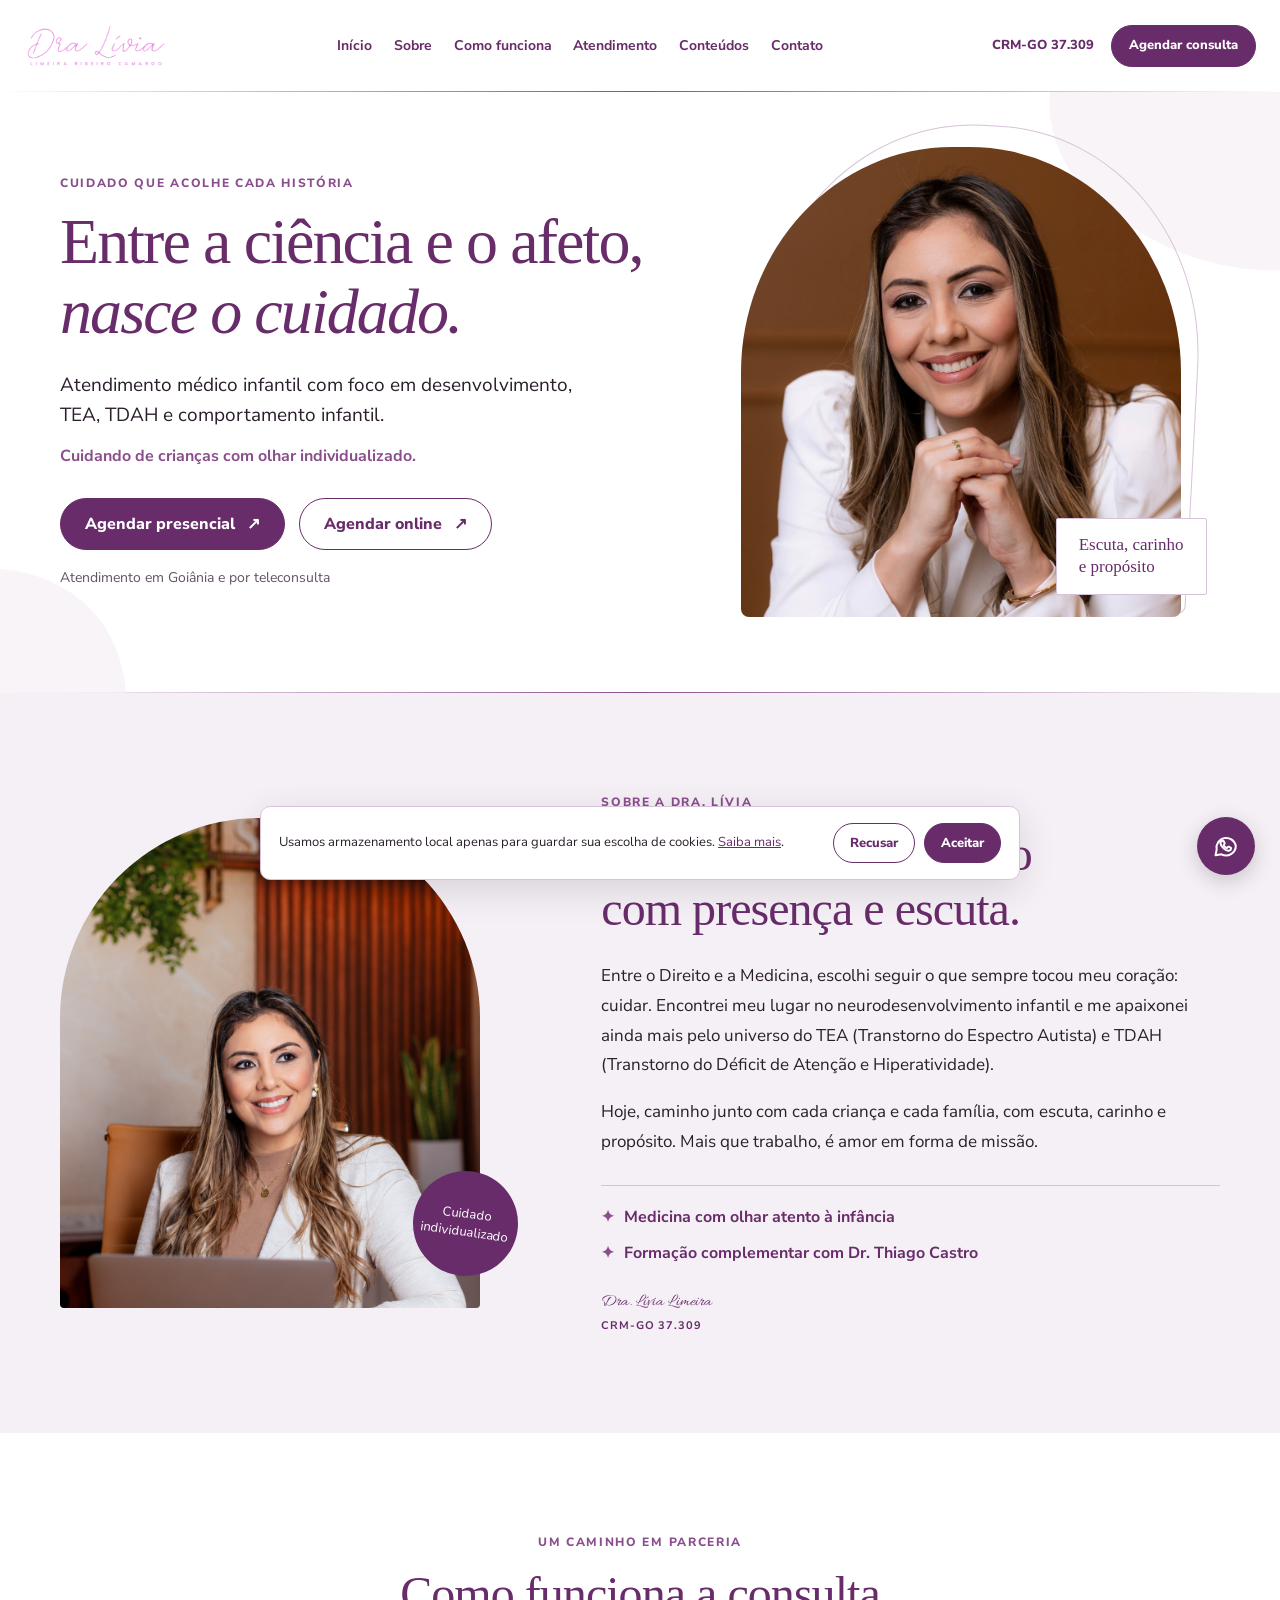
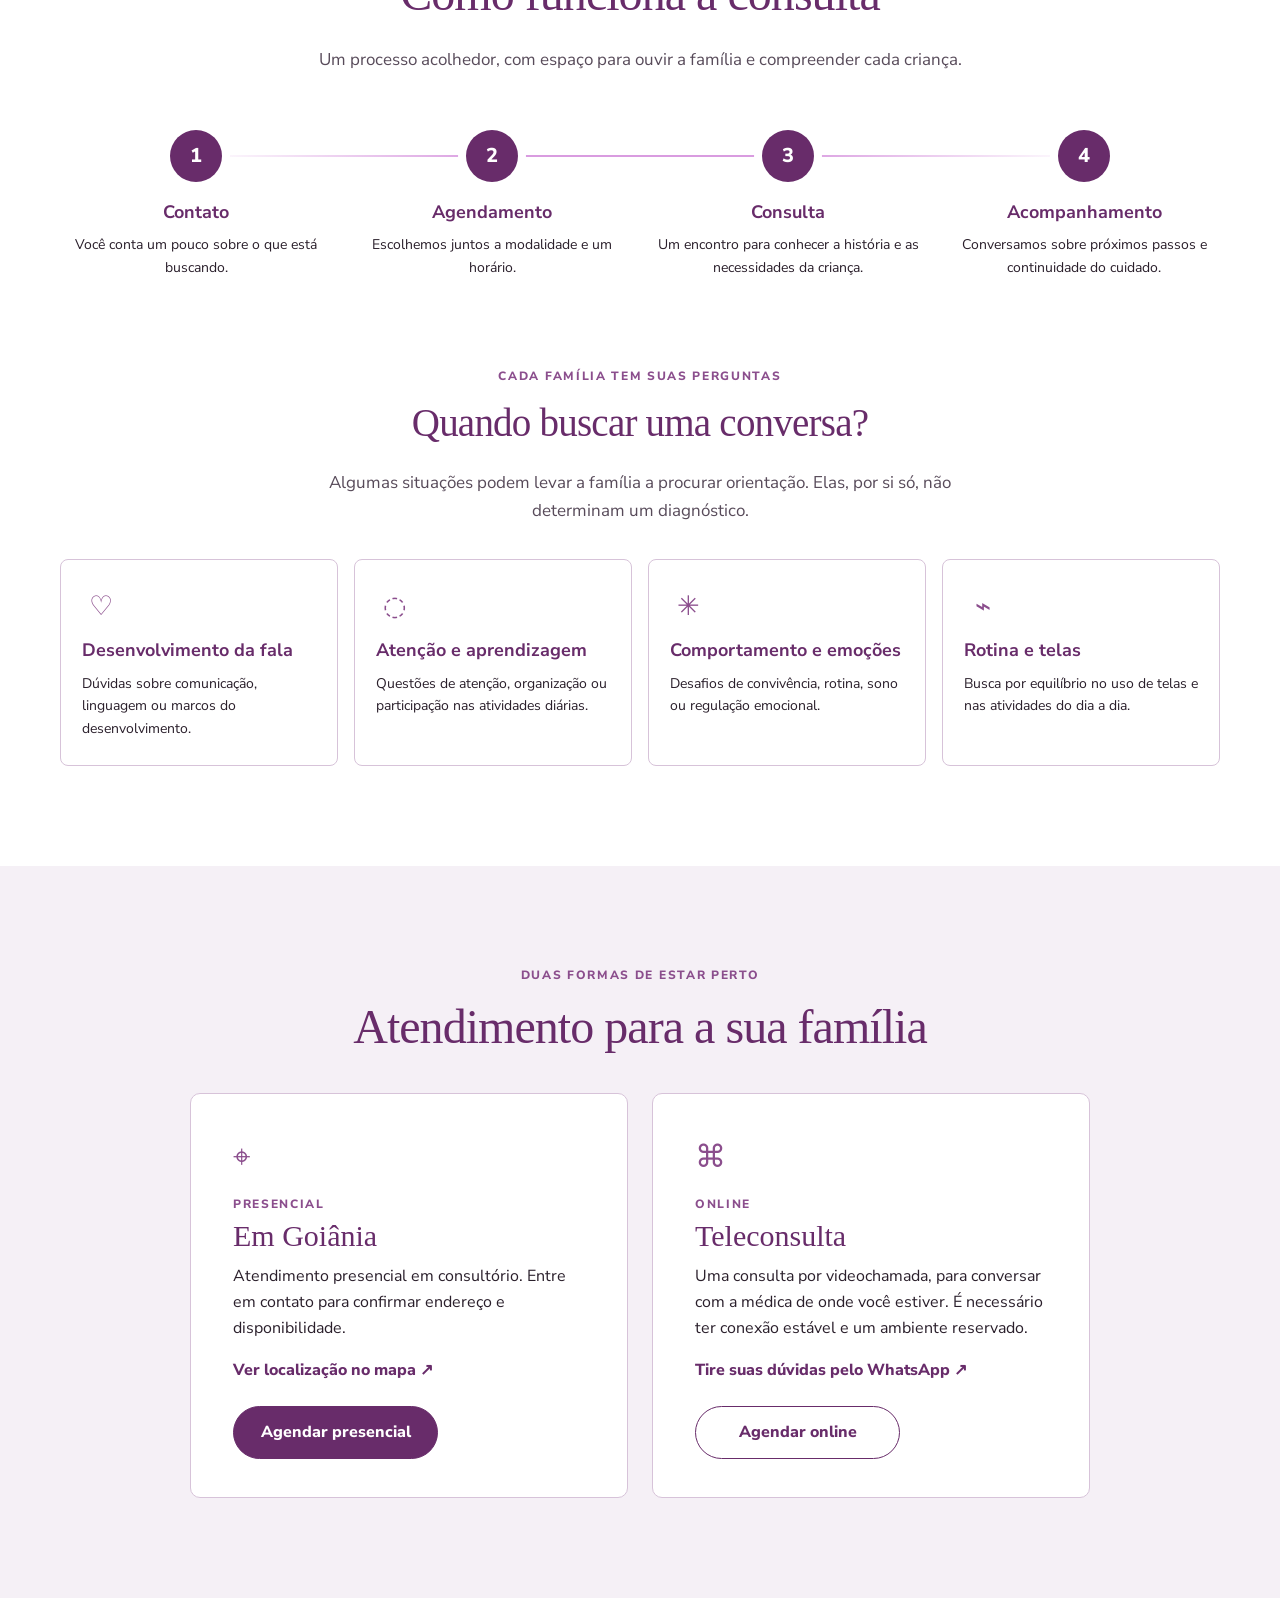
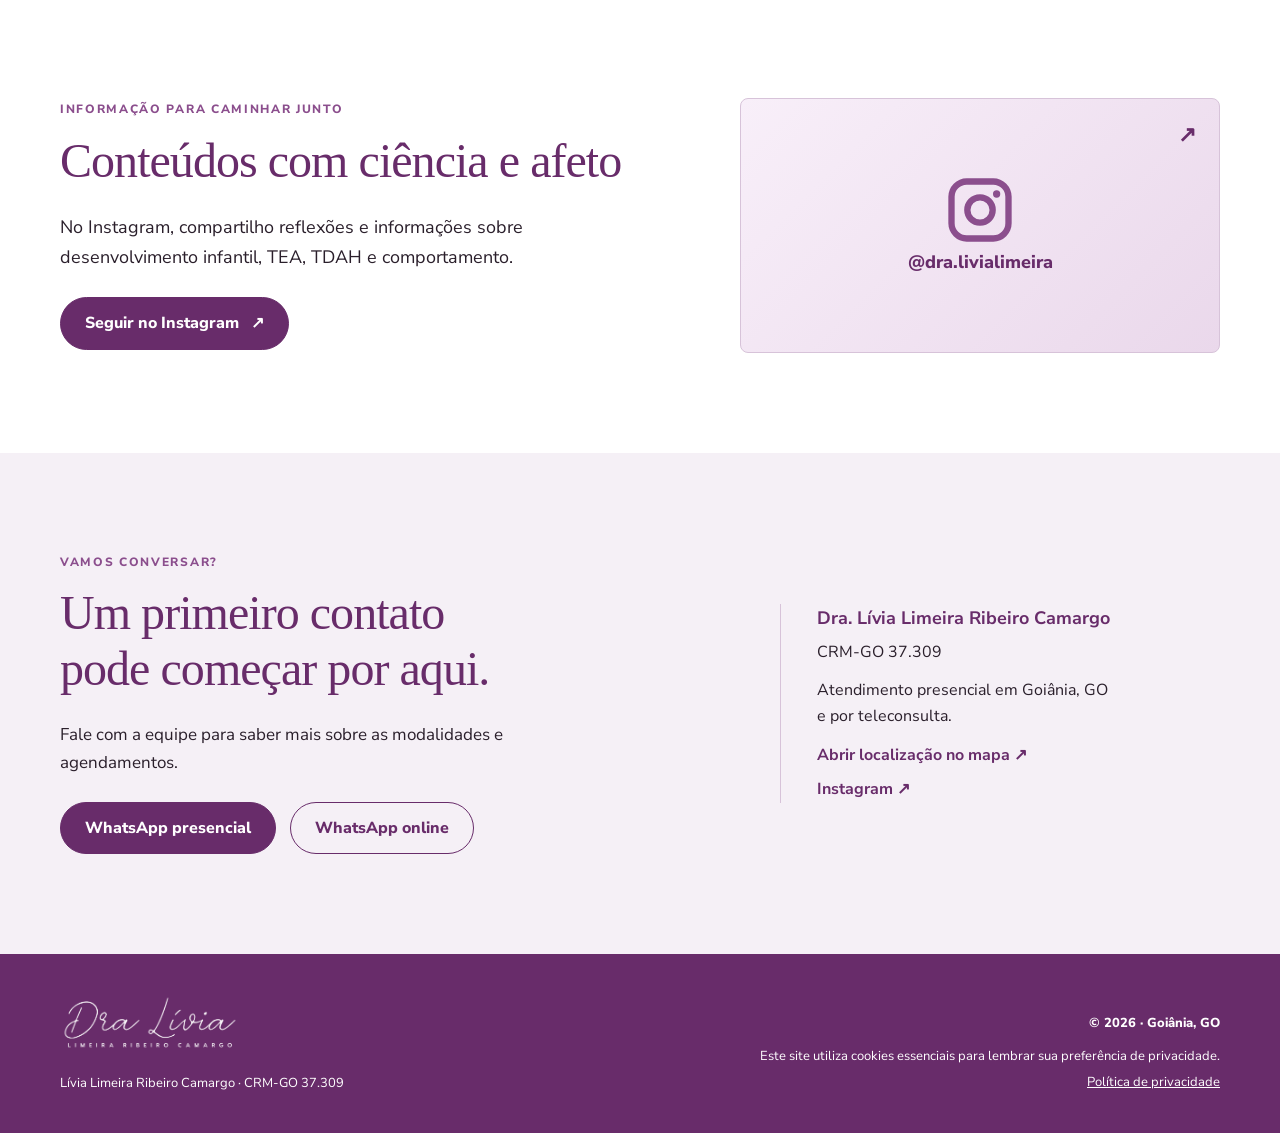
==== commit c7a21bb3: "nova versao" ====
--- a/index.html
+++ b/index.html
@@ -9,7 +9,7 @@
   <meta property="og:type" content="website">
   <meta property="og:title" content="Dra. Lívia Limeira | Desenvolvimento Infantil">
   <meta property="og:description" content="Entre a ciência e o afeto, nasce o cuidado. Atendimento presencial em Goiânia e online.">
-  <meta property="og:image" content="https://dralivialimeira.com.br/assets/site_foto_perfil.png">
+  <meta property="og:image" content="https://dralivialimeira.com.br/assets/site_foto_perfil.jpg">
   <meta property="og:url" content="https://dralivialimeira.com.br/">
   <link rel="icon" type="image/svg+xml" href="assets/favicon.svg">
   <link rel="preconnect" href="https://fonts.googleapis.com">
@@ -34,7 +34,7 @@
 
   <main id="conteudo">
     <section class="mobile-card" aria-label="Links principais">
-      <div class="mobile-photo"><img src="assets/site_foto_perfil.png" alt="Dra. Lívia Limeira"></div>
+      <div class="mobile-photo"><img src="assets/site_foto_perfil.jpg" alt="Dra. Lívia Limeira"></div>
       <button class="share-button" type="button" aria-label="Compartilhar esta página" title="Compartilhar"><svg viewBox="0 0 24 24" aria-hidden="true"><path d="M12 16V3m0 0L7 8m5-5 5 5M5 13v7h14v-7"/></svg></button>
       <div class="mobile-intro"><img class="mobile-logo" src="assets/site_logo.png" alt="Dra. Lívia Limeira Ribeiro Camargo"><p class="mobile-crm">CRM-GO 37.309</p><p>Cuidando de crianças com olhar individualizado. Como posso te ajudar hoje?</p></div>
       <div class="mobile-links">
@@ -51,12 +51,12 @@
     <section class="hero desktop-section" id="inicio">
       <div class="hero-inner wrap">
         <div class="hero-copy"><p class="eyebrow">Cuidado que acolhe cada história</p><h1>Entre a ciência e o afeto,<br><em>nasce o cuidado.</em></h1><p class="hero-lead">Atendimento médico infantil com foco em desenvolvimento, TEA, TDAH e comportamento infantil.</p><p class="hero-note">Cuidando de crianças com olhar individualizado.</p><div class="button-row"><a class="button" data-whatsapp="presencial" href="https://wa.me/5562992585585?text=Ol%C3%A1!%20Gostaria%20de%20agendar%20uma%20consulta%20presencial%20com%20a%20Dra.%20L%C3%ADvia." target="_blank" rel="noopener">Agendar presencial <span aria-hidden="true">↗</span></a><a class="button button-outline" data-whatsapp="online" href="https://wa.me/5562992040000?text=Ol%C3%A1!%20Gostaria%20de%20agendar%20uma%20consulta%20online%20com%20a%20Dra.%20L%C3%ADvia." target="_blank" rel="noopener">Agendar online <span aria-hidden="true">↗</span></a></div><p class="hero-location">Atendimento em Goiânia e por teleconsulta</p></div>
-        <div class="hero-portrait"><span class="portrait-orbit"></span><img src="assets/site_foto_perfil.png" alt="Dra. Lívia Limeira, médica" fetchpriority="high"><span class="portrait-caption">Escuta, carinho<br>e propósito</span></div>
+        <div class="hero-portrait"><span class="portrait-orbit"></span><img src="assets/site_foto_perfil.jpg" alt="Dra. Lívia Limeira, médica" fetchpriority="high"><span class="portrait-caption">Escuta, carinho<br>e propósito</span></div>
       </div>
       <div class="hero-divider" aria-hidden="true"></div>
     </section>
 
-    <section class="about section-pad" id="sobre"><div class="wrap about-grid"><div class="about-image"><img src="assets/site_foto_consultorio.png" alt="Ambiente de atendimento da Dra. Lívia" loading="lazy"><span class="image-stamp">Cuidado<br>individualizado</span></div><div class="about-copy"><p class="eyebrow">Sobre a Dra. Lívia</p><h2>Um cuidado construído<br>com presença e escuta.</h2><p>Entre o Direito e a Medicina, escolhi seguir o que sempre tocou meu coração: cuidar. Encontrei meu lugar no neurodesenvolvimento infantil e me apaixonei ainda mais pelo universo do TEA (Transtorno do Espectro Autista) e TDAH (Transtorno do Déficit de Atenção e Hiperatividade).</p><p>Hoje, caminho junto com cada criança e cada família, com escuta, carinho e propósito. Mais que trabalho, é amor em forma de missão.</p><div class="credentials"><span>Medicina com olhar atento à infância</span><span>Formação complementar com Dr. Thiago Castro</span></div><p class="about-sign">Dra. Lívia Limeira <small>CRM-GO 37.309</small></p></div></div></section>
+    <section class="about section-pad" id="sobre"><div class="wrap about-grid"><div class="about-image"><img src="assets/site_foto_consultorio.jpg" alt="Ambiente de atendimento da Dra. Lívia" loading="lazy"><span class="image-stamp">Cuidado<br>individualizado</span></div><div class="about-copy"><p class="eyebrow">Sobre a Dra. Lívia</p><h2>Um cuidado construído<br>com presença e escuta.</h2><p>Entre o Direito e a Medicina, escolhi seguir o que sempre tocou meu coração: cuidar. Encontrei meu lugar no neurodesenvolvimento infantil e me apaixonei ainda mais pelo universo do TEA (Transtorno do Espectro Autista) e TDAH (Transtorno do Déficit de Atenção e Hiperatividade).</p><p>Hoje, caminho junto com cada criança e cada família, com escuta, carinho e propósito. Mais que trabalho, é amor em forma de missão.</p><div class="credentials"><span>Medicina com olhar atento à infância</span><span>Formação complementar com Dr. Thiago Castro</span></div><p class="about-sign">Dra. Lívia Limeira <small>CRM-GO 37.309</small></p></div></div></section>
 
     <section class="process section-pad" id="como-funciona"><div class="wrap"><div class="section-heading"><p class="eyebrow">Um caminho em parceria</p><h2>Como funciona a consulta</h2><p>Um processo acolhedor, com espaço para ouvir a família e compreender cada criança.</p></div><ol class="steps"><li><span>1</span><h3>Contato</h3><p>Você conta um pouco sobre o que está buscando.</p></li><li><span>2</span><h3>Agendamento</h3><p>Escolhemos juntos a modalidade e um horário.</p></li><li><span>3</span><h3>Consulta</h3><p>Um encontro para conhecer a história e as necessidades da criança.</p></li><li><span>4</span><h3>Acompanhamento</h3><p>Conversamos sobre próximos passos e continuidade do cuidado.</p></li></ol>
       <div class="signals-heading"><p class="eyebrow">Cada família tem suas perguntas</p><h2>Quando buscar uma conversa?</h2><p>Algumas situações podem levar a família a procurar orientação. Elas, por si só, não determinam um diagnóstico.</p></div>
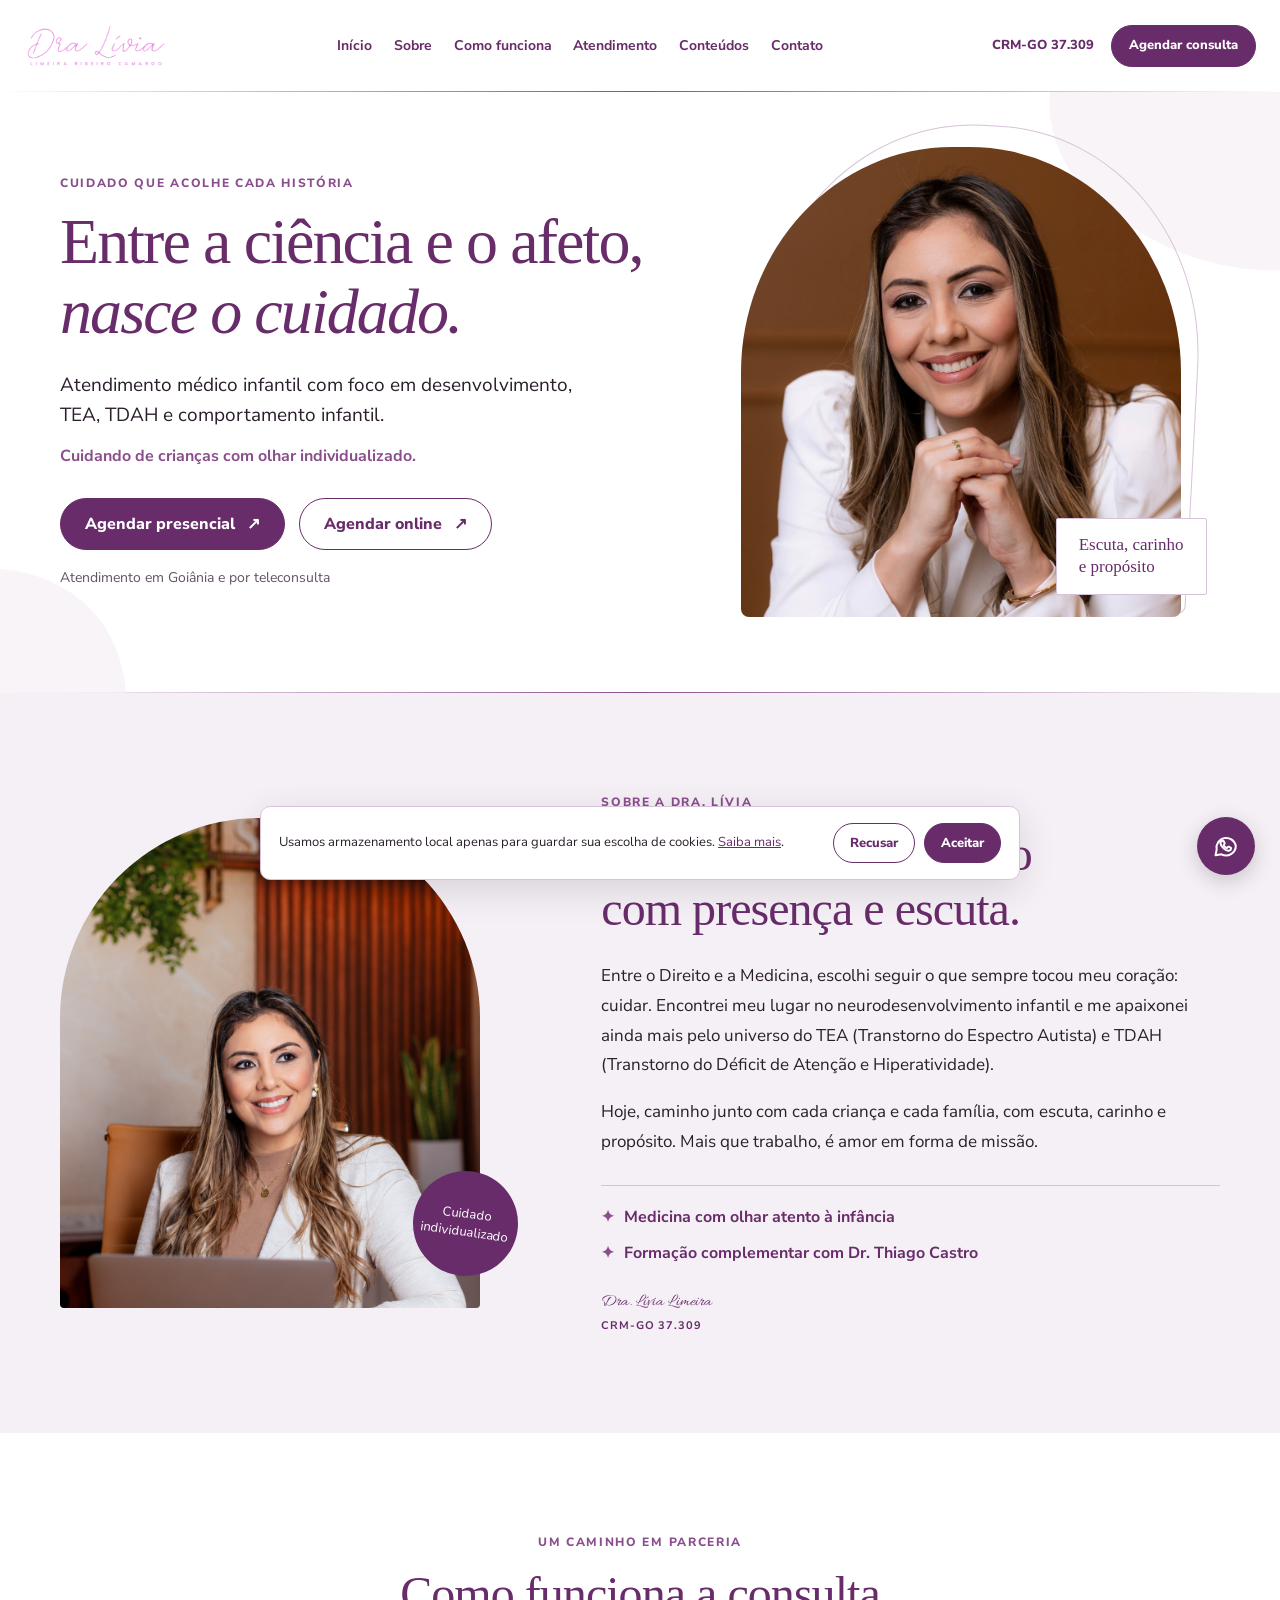
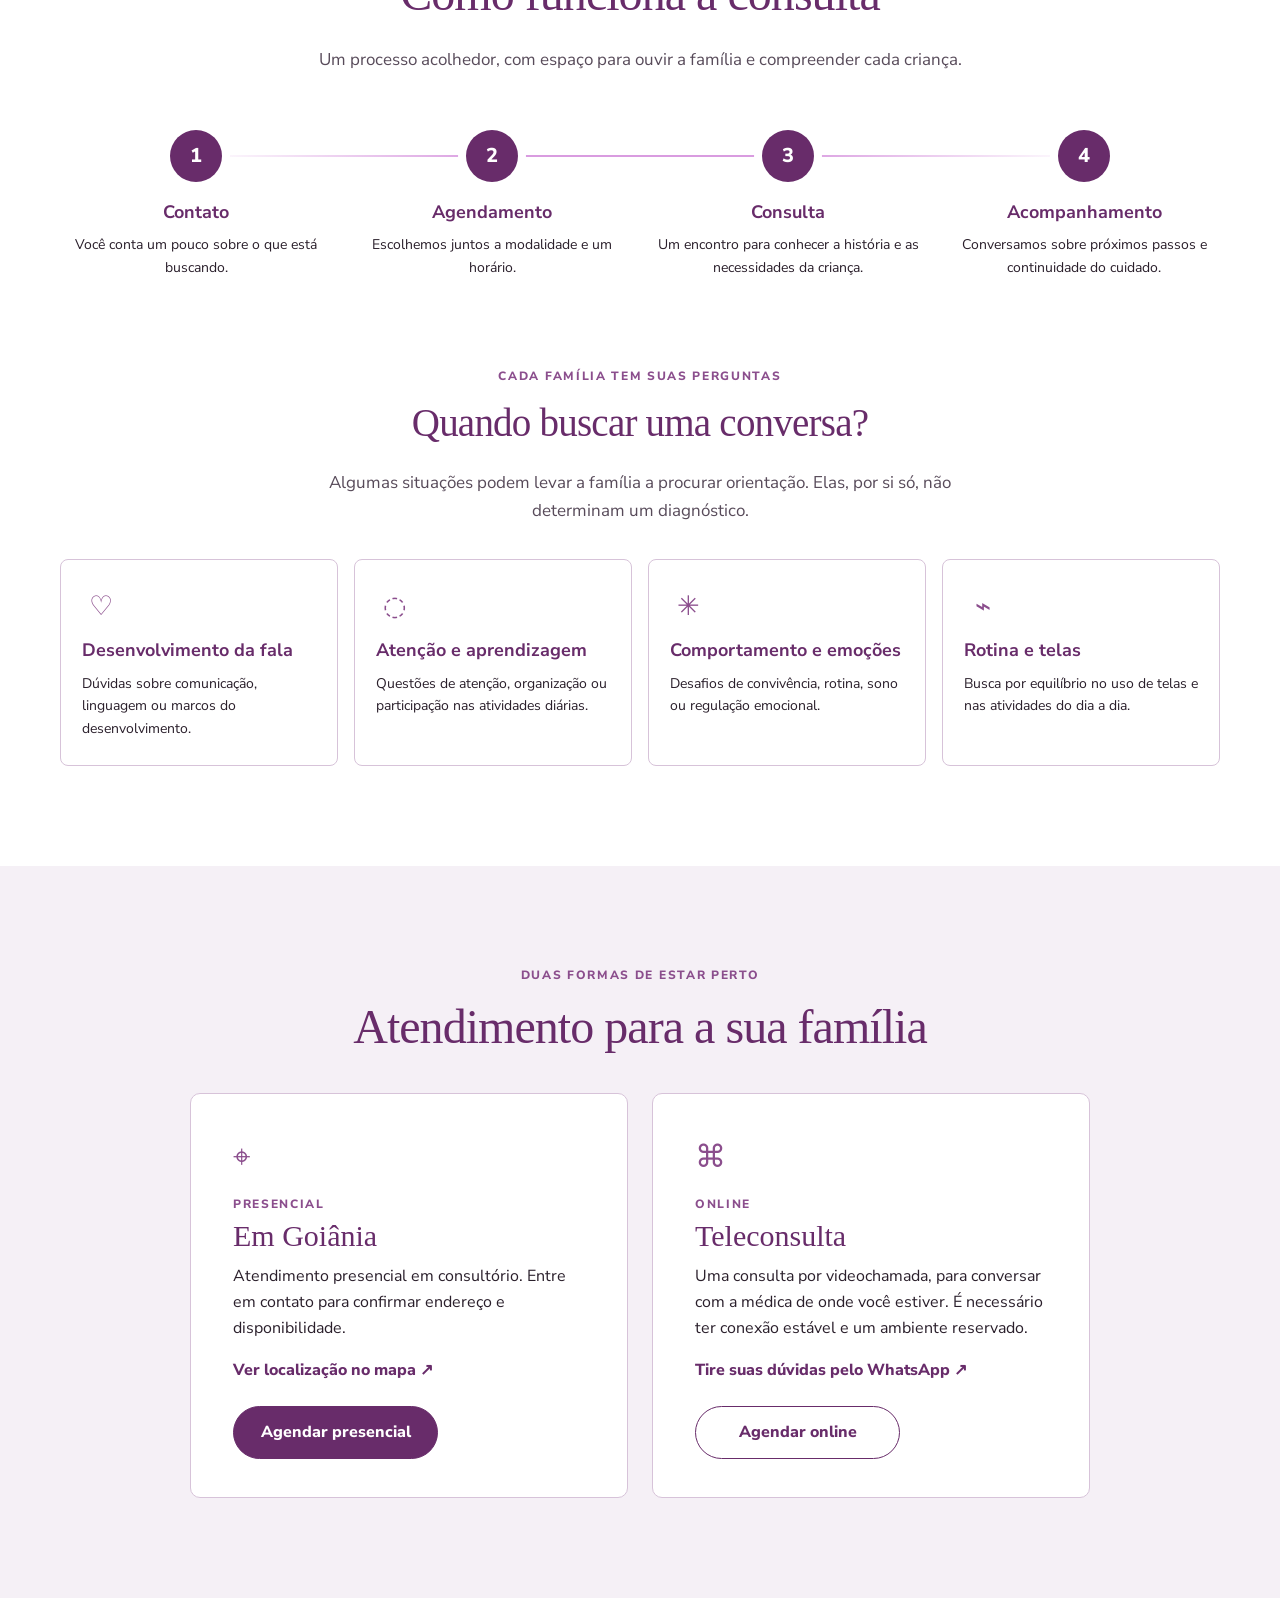
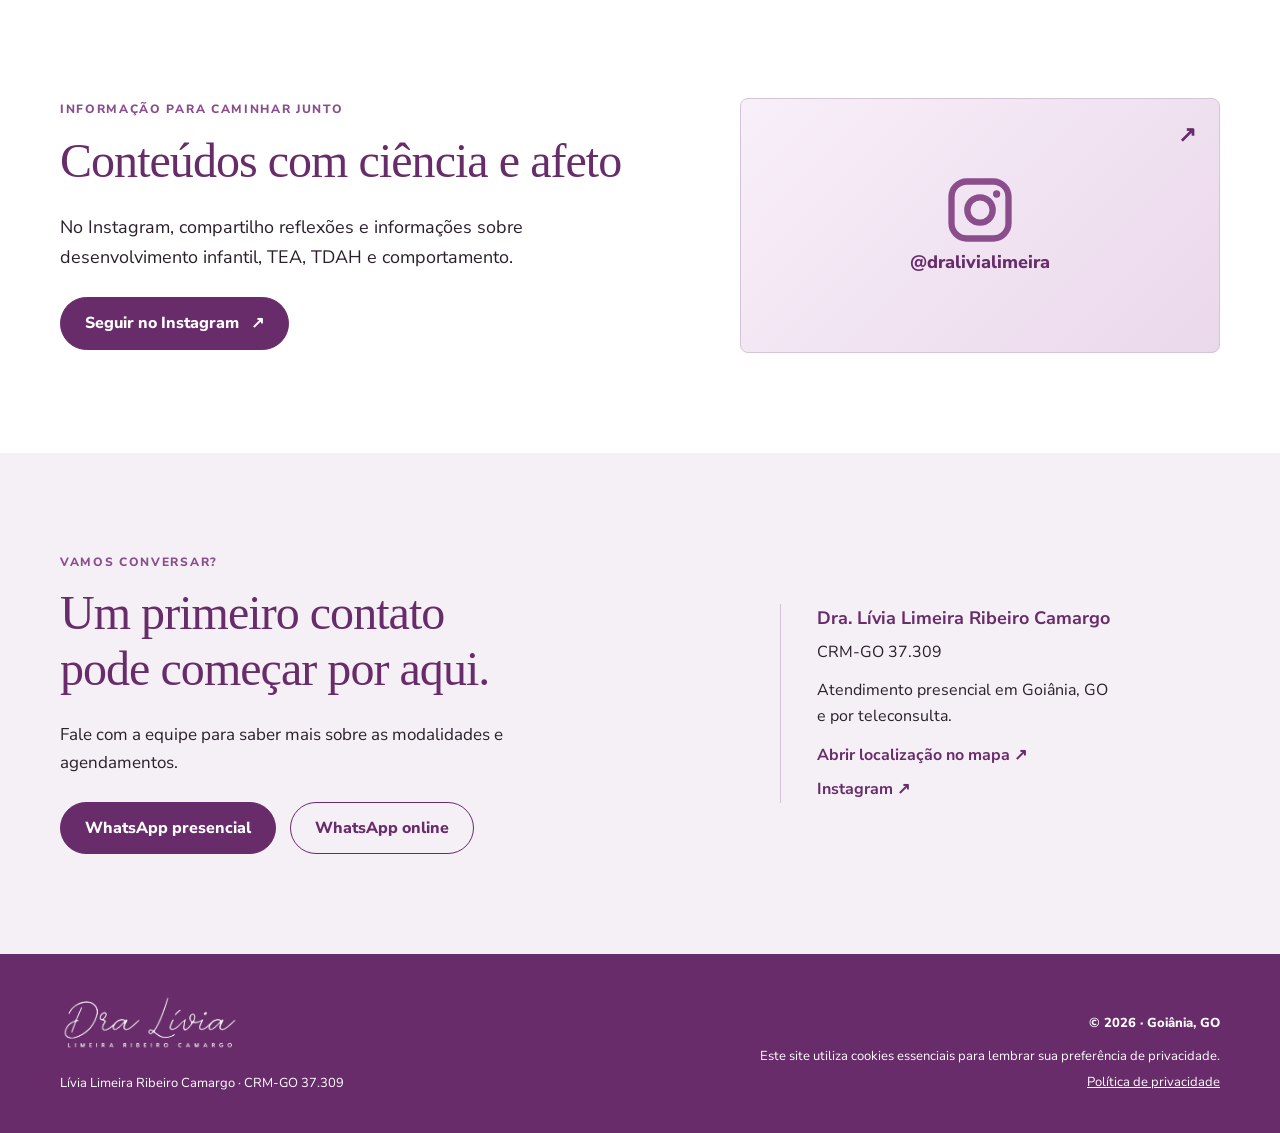
==== commit cbfda499: "nova versao" ====
--- a/index.html
+++ b/index.html
@@ -17,7 +17,7 @@
   <link href="https://fonts.googleapis.com/css2?family=Allura&family=Nunito+Sans:wght@400;500;600;700;800&display=swap" rel="stylesheet">
   <link rel="stylesheet" href="styles.css">
   <script type="application/ld+json">
-  {"@context":"https://schema.org","@type":"Physician","name":"Lívia Limeira Ribeiro Camargo","identifier":"CRM-GO 37.309","address":{"@type":"PostalAddress","addressLocality":"Goiânia","addressRegion":"GO","addressCountry":"BR"},"telephone":"+55 62 99204-0000","sameAs":["https://www.instagram.com/dra.livialimeira/"]}
+  {"@context":"https://schema.org","@type":"Physician","name":"Lívia Limeira Ribeiro Camargo","identifier":"CRM-GO 37.309","address":{"@type":"PostalAddress","addressLocality":"Goiânia","addressRegion":"GO","addressCountry":"BR"},"telephone":"+55 62 99204-0000","sameAs":["https://www.instagram.com/dralivialimeira/"]}
   </script>
 </head>
 <body>
@@ -40,11 +40,11 @@
       <div class="mobile-links">
         <a class="button mobile-primary" data-whatsapp="presencial" href="https://wa.me/5562992585585?text=Ol%C3%A1!%20Gostaria%20de%20agendar%20uma%20consulta%20presencial%20com%20a%20Dra.%20L%C3%ADvia." target="_blank" rel="noopener">Agendar consulta presencial</a>
         <a class="button mobile-secondary" data-whatsapp="online" href="https://wa.me/5562992040000?text=Ol%C3%A1!%20Gostaria%20de%20agendar%20uma%20consulta%20online%20com%20a%20Dra.%20L%C3%ADvia." target="_blank" rel="noopener">Agendar consulta online</a>
-        <a class="button mobile-secondary" href="https://www.instagram.com/dra.livialimeira/" target="_blank" rel="noopener">Instagram</a>
+        <a class="button mobile-secondary" href="https://www.instagram.com/dralivialimeira/" target="_blank" rel="noopener">Instagram</a>
         <button class="button mobile-secondary mobile-modal-trigger" type="button" aria-haspopup="dialog">Como funciona a consulta</button>
         <a class="button mobile-secondary" href="https://maps.app.goo.gl/AR5w3i1jh9JKmHik7" target="_blank" rel="noopener">Localização</a>
       </div>
-      <a class="instagram-mark" href="https://www.instagram.com/dra.livialimeira/" target="_blank" rel="noopener" aria-label="Instagram da Dra. Lívia"><svg viewBox="0 0 24 24" aria-hidden="true"><path fill="currentColor" fill-rule="evenodd" d="M7.8 2h8.4A5.8 5.8 0 0 1 22 7.8v8.4a5.8 5.8 0 0 1-5.8 5.8H7.8A5.8 5.8 0 0 1 2 16.2V7.8A5.8 5.8 0 0 1 7.8 2Zm0 2A3.8 3.8 0 0 0 4 7.8v8.4A3.8 3.8 0 0 0 7.8 20h8.4a3.8 3.8 0 0 0 3.8-3.8V7.8A3.8 3.8 0 0 0 16.2 4H7.8Zm4.2 3a5 5 0 1 1 0 10 5 5 0 0 1 0-10Zm0 2a3 3 0 1 0 0 6 3 3 0 0 0 0-6Zm5.25-3.2a1.15 1.15 0 1 1 0 2.3 1.15 1.15 0 0 1 0-2.3Z"/></svg></a>
+      <a class="instagram-mark" href="https://www.instagram.com/dralivialimeira/" target="_blank" rel="noopener" aria-label="Instagram da Dra. Lívia"><svg viewBox="0 0 24 24" aria-hidden="true"><path fill="currentColor" fill-rule="evenodd" d="M7.8 2h8.4A5.8 5.8 0 0 1 22 7.8v8.4a5.8 5.8 0 0 1-5.8 5.8H7.8A5.8 5.8 0 0 1 2 16.2V7.8A5.8 5.8 0 0 1 7.8 2Zm0 2A3.8 3.8 0 0 0 4 7.8v8.4A3.8 3.8 0 0 0 7.8 20h8.4a3.8 3.8 0 0 0 3.8-3.8V7.8A3.8 3.8 0 0 0 16.2 4H7.8Zm4.2 3a5 5 0 1 1 0 10 5 5 0 0 1 0-10Zm0 2a3 3 0 1 0 0 6 3 3 0 0 0 0-6Zm5.25-3.2a1.15 1.15 0 1 1 0 2.3 1.15 1.15 0 0 1 0-2.3Z"/></svg></a>
       <p class="mobile-foot">Lívia Limeira Ribeiro Camargo · CRM-GO 37.309<br>© 2026</p>
     </section>
 
@@ -65,9 +65,9 @@
 
     <section class="care section-pad" id="atendimento"><div class="wrap"><div class="section-heading"><p class="eyebrow">Duas formas de estar perto</p><h2>Atendimento para a sua família</h2></div><div class="care-grid"><article class="care-card"><div class="care-icon" aria-hidden="true">⌖</div><p class="eyebrow">Presencial</p><h3>Em Goiânia</h3><p>Atendimento presencial em consultório. Entre em contato para confirmar endereço e disponibilidade.</p><a class="text-link" href="https://maps.app.goo.gl/AR5w3i1jh9JKmHik7" target="_blank" rel="noopener">Ver localização no mapa <span aria-hidden="true">↗</span></a><a class="button" data-whatsapp="presencial" href="https://wa.me/5562992585585?text=Ol%C3%A1!%20Gostaria%20de%20agendar%20uma%20consulta%20presencial%20com%20a%20Dra.%20L%C3%ADvia." target="_blank" rel="noopener">Agendar presencial</a></article><article class="care-card"><div class="care-icon" aria-hidden="true">⌘</div><p class="eyebrow">Online</p><h3>Teleconsulta</h3><p>Uma consulta por videochamada, para conversar com a médica de onde você estiver. É necessário ter conexão estável e um ambiente reservado.</p><a class="text-link" href="https://wa.me/5562992040000?text=Ol%C3%A1!%20Gostaria%20de%20agendar%20uma%20consulta%20online%20com%20a%20Dra.%20L%C3%ADvia." target="_blank" rel="noopener">Tire suas dúvidas pelo WhatsApp <span aria-hidden="true">↗</span></a><a class="button button-outline" data-whatsapp="online" href="https://wa.me/5562992040000?text=Ol%C3%A1!%20Gostaria%20de%20agendar%20uma%20consulta%20online%20com%20a%20Dra.%20L%C3%ADvia." target="_blank" rel="noopener">Agendar online</a></article></div></div></section>
 
-    <section class="content-section section-pad" id="conteudos"><div class="wrap content-grid"><div><p class="eyebrow">Informação para caminhar junto</p><h2>Conteúdos com ciência e afeto</h2><p>No Instagram, compartilho reflexões e informações sobre desenvolvimento infantil, TEA, TDAH e comportamento.</p><a class="button" href="https://www.instagram.com/dra.livialimeira/" target="_blank" rel="noopener">Seguir no Instagram <span aria-hidden="true">↗</span></a></div><a class="instagram-feature" href="https://www.instagram.com/dra.livialimeira/" target="_blank" rel="noopener"><span class="ig-large" aria-hidden="true"><svg viewBox="0 0 24 24" aria-hidden="true"><path fill="currentColor" fill-rule="evenodd" d="M7.8 2h8.4A5.8 5.8 0 0 1 22 7.8v8.4a5.8 5.8 0 0 1-5.8 5.8H7.8A5.8 5.8 0 0 1 2 16.2V7.8A5.8 5.8 0 0 1 7.8 2Zm0 2A3.8 3.8 0 0 0 4 7.8v8.4A3.8 3.8 0 0 0 7.8 20h8.4a3.8 3.8 0 0 0 3.8-3.8V7.8A3.8 3.8 0 0 0 16.2 4H7.8Zm4.2 3a5 5 0 1 1 0 10 5 5 0 0 1 0-10Zm0 2a3 3 0 1 0 0 6 3 3 0 0 0 0-6Zm5.25-3.2a1.15 1.15 0 1 1 0 2.3 1.15 1.15 0 0 1 0-2.3Z"/></svg></span><span>@dra.livialimeira</span><span class="feature-arrow" aria-hidden="true">↗</span></a></div></section>
+    <section class="content-section section-pad" id="conteudos"><div class="wrap content-grid"><div><p class="eyebrow">Informação para caminhar junto</p><h2>Conteúdos com ciência e afeto</h2><p>No Instagram, compartilho reflexões e informações sobre desenvolvimento infantil, TEA, TDAH e comportamento.</p><a class="button" href="https://www.instagram.com/dralivialimeira/" target="_blank" rel="noopener">Seguir no Instagram <span aria-hidden="true">↗</span></a></div><a class="instagram-feature" href="https://www.instagram.com/dralivialimeira/" target="_blank" rel="noopener"><span class="ig-large" aria-hidden="true"><svg viewBox="0 0 24 24" aria-hidden="true"><path fill="currentColor" fill-rule="evenodd" d="M7.8 2h8.4A5.8 5.8 0 0 1 22 7.8v8.4a5.8 5.8 0 0 1-5.8 5.8H7.8A5.8 5.8 0 0 1 2 16.2V7.8A5.8 5.8 0 0 1 7.8 2Zm0 2A3.8 3.8 0 0 0 4 7.8v8.4A3.8 3.8 0 0 0 7.8 20h8.4a3.8 3.8 0 0 0 3.8-3.8V7.8A3.8 3.8 0 0 0 16.2 4H7.8Zm4.2 3a5 5 0 1 1 0 10 5 5 0 0 1 0-10Zm0 2a3 3 0 1 0 0 6 3 3 0 0 0 0-6Zm5.25-3.2a1.15 1.15 0 1 1 0 2.3 1.15 1.15 0 0 1 0-2.3Z"/></svg></span><span>@dralivialimeira</span><span class="feature-arrow" aria-hidden="true">↗</span></a></div></section>
 
-    <section class="contact section-pad" id="contato"><div class="wrap contact-grid"><div><p class="eyebrow">Vamos conversar?</p><h2>Um primeiro contato<br>pode começar por aqui.</h2><p>Fale com a equipe para saber mais sobre as modalidades e agendamentos.</p><div class="button-row"><a class="button" data-whatsapp="presencial" href="https://wa.me/5562992585585?text=Ol%C3%A1!%20Gostaria%20de%20agendar%20uma%20consulta%20presencial%20com%20a%20Dra.%20L%C3%ADvia." target="_blank" rel="noopener">WhatsApp presencial</a><a class="button button-outline" data-whatsapp="online" href="https://wa.me/5562992040000?text=Ol%C3%A1!%20Gostaria%20de%20agendar%20uma%20consulta%20online%20com%20a%20Dra.%20L%C3%ADvia." target="_blank" rel="noopener">WhatsApp online</a></div></div><div class="contact-details"><h3>Dra. Lívia Limeira Ribeiro Camargo</h3><p>CRM-GO 37.309</p><p>Atendimento presencial em Goiânia, GO<br>e por teleconsulta.</p><a href="https://maps.app.goo.gl/AR5w3i1jh9JKmHik7" target="_blank" rel="noopener">Abrir localização no mapa ↗</a><a href="https://www.instagram.com/dra.livialimeira/" target="_blank" rel="noopener">Instagram ↗</a></div></div></section>
+    <section class="contact section-pad" id="contato"><div class="wrap contact-grid"><div><p class="eyebrow">Vamos conversar?</p><h2>Um primeiro contato<br>pode começar por aqui.</h2><p>Fale com a equipe para saber mais sobre as modalidades e agendamentos.</p><div class="button-row"><a class="button" data-whatsapp="presencial" href="https://wa.me/5562992585585?text=Ol%C3%A1!%20Gostaria%20de%20agendar%20uma%20consulta%20presencial%20com%20a%20Dra.%20L%C3%ADvia." target="_blank" rel="noopener">WhatsApp presencial</a><a class="button button-outline" data-whatsapp="online" href="https://wa.me/5562992040000?text=Ol%C3%A1!%20Gostaria%20de%20agendar%20uma%20consulta%20online%20com%20a%20Dra.%20L%C3%ADvia." target="_blank" rel="noopener">WhatsApp online</a></div></div><div class="contact-details"><h3>Dra. Lívia Limeira Ribeiro Camargo</h3><p>CRM-GO 37.309</p><p>Atendimento presencial em Goiânia, GO<br>e por teleconsulta.</p><a href="https://maps.app.goo.gl/AR5w3i1jh9JKmHik7" target="_blank" rel="noopener">Abrir localização no mapa ↗</a><a href="https://www.instagram.com/dralivialimeira/" target="_blank" rel="noopener">Instagram ↗</a></div></div></section>
   </main>
 
   <footer class="site-footer"><div class="wrap footer-inner"><div><img class="footer-logo" src="assets/site_logo.png" alt="Dra. Lívia Limeira Ribeiro Camargo"><p>Lívia Limeira Ribeiro Camargo · CRM-GO 37.309</p></div><div class="footer-meta"><p>© 2026 · Goiânia, GO</p><p>Este site utiliza cookies essenciais para lembrar sua preferência de privacidade.</p><a href="privacidade.html">Política de privacidade</a></div></div></footer>
